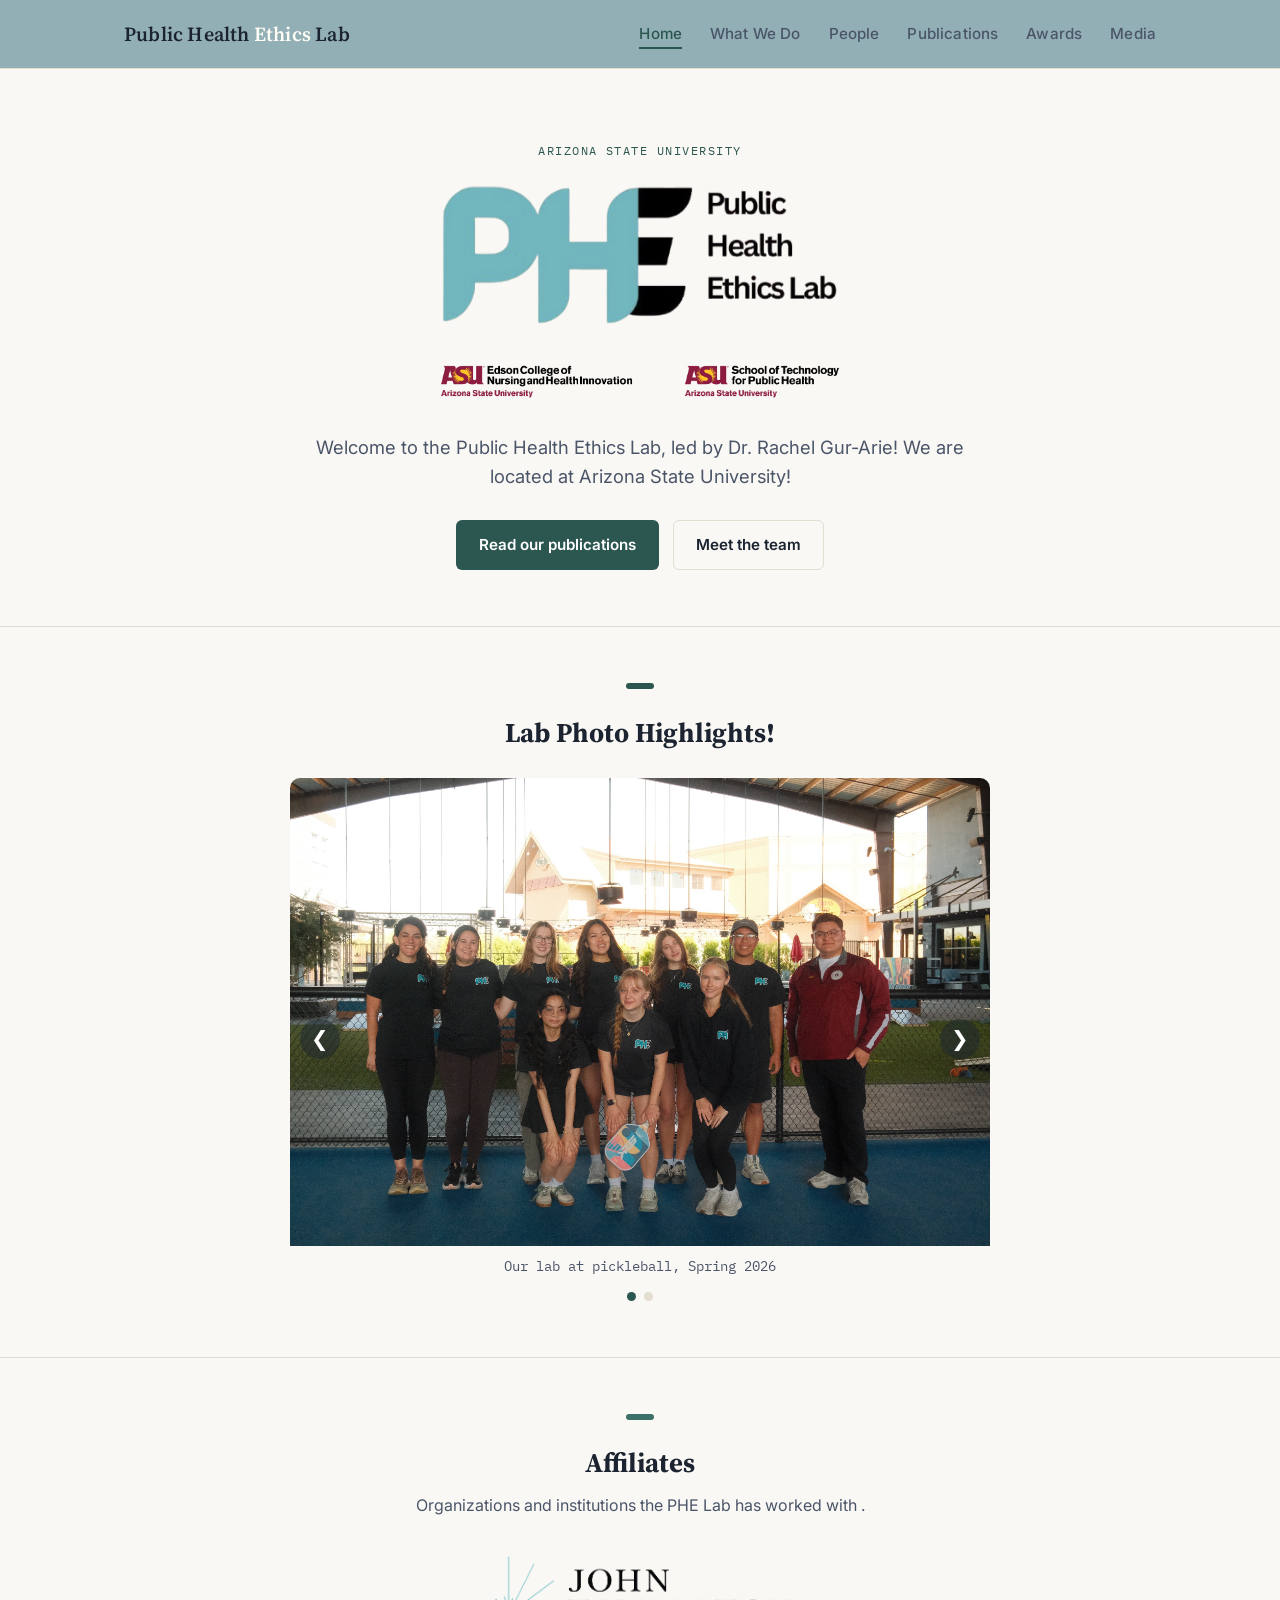
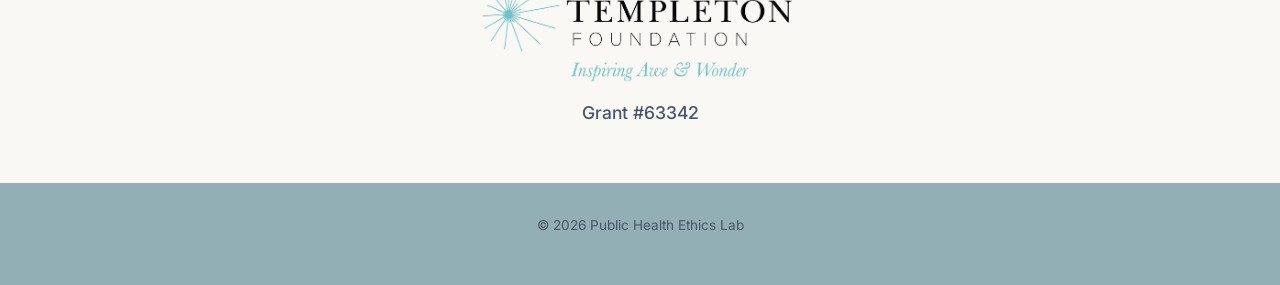
==== index.html @ e9285fd8 "edit logo to be more accurate; added new conference media from insta (oxford)" ====
<!DOCTYPE html>
<html lang="en">
<head>
  <meta charset="UTF-8" />
  <meta name="viewport" content="width=device-width, initial-scale=1.0" />
  <title>Public Health Ethics Lab</title>
  <link rel="preconnect" href="https://fonts.googleapis.com">
  <link href="https://fonts.googleapis.com/css2?family=Source+Serif+4:wght@500;600;700&family=Inter:wght@400;500;600&family=IBM+Plex+Mono:wght@400;500&display=swap" rel="stylesheet">
  <link rel="stylesheet" href="css/style.css" />
  <link rel="icon" type="images/png" href="images/PHELab Logo Browser Tab.png">
</head>
<body>

  <header class="site-header">
    <div class="wrap">
      <div class="brand">Public Health <span>Ethics</span> Lab</div>
      <nav>
        <ul>
          <li><a href="index.html" class="active">Home</a></li>
          <li><a href="what-we-do.html">What We Do</a></li>
          <li><a href="people.html">People</a></li>
          <li><a href="publications.html">Publications</a></li>
          <li><a href="awards.html">Awards</a></li>
          <li><a href="media.html">Media</a></li>
        </ul>
      </nav>
    </div>
  </header>

 <section class="hero">
  <div class="wrap" style="text-align: center;">
    <p class="eyebrow">Arizona State University</p>
    <img src="images/PHELab.png" alt="Public Health Ethics Lab" style="width: 100%; max-width: 400px; height: auto; margin: 4px auto 24px; display: block;">

    <div class="hero-logo-row">
      <img src="images/EDSON Logo.png" alt="Edson College of Nursing and Health Innovation">
      <img src="images/ASU STPH Logo.png" alt="School of Technology for Public Health">
    </div>

    <p class="lede" style="margin-left: auto; margin-right: auto;">
      Welcome to the Public Health Ethics Lab, led by Dr. Rachel Gur-Arie! We are located at Arizona State University!
    </p>
    <div class="hero-actions" style="justify-content: center;">
      <a href="publications.html" class="btn btn-primary">Read our publications</a>
      <a href="people.html" class="btn btn-secondary">Meet the team</a>
    </div>
  </div>
</section>

  <section class="block">
    <div class="wrap">
      <span class="tab amber"></span>
      <h2>Lab Photo Highlights!</h2>

      <div class="carousel">
        <button class="carousel-btn prev" aria-label="Previous photo">&#10094;</button>

        <div class="carousel-track-container">
          <div class="carousel-track">
              <div class="carousel-slide">
                <img src="images/2026 Spring Lab.jpg" alt="Spring 2026">
                <p class="carousel-caption">Our lab at pickleball, Spring 2026</p>
              </div>
              <div class="carousel-slide">
                <img src="images/2025 Fall Lab.jpg" alt="Fall 2025">
                <p class="carousel-caption">Our lab at Lydia's, Fall 2025</p>
              </div>
          </div>
        </div>

        <button class="carousel-btn next" aria-label="Next photo">&#10095;</button>

        <div class="carousel-dots"></div>
      </div>
    </div>
  </section>

  <section class="block">
    <div class="wrap">
      <span class="tab teal"></span>
      <h2>Affiliates</h2>
      <p class="section-note">Organizations and institutions the PHE Lab has worked with .</p>
      <div class="affiliates-grid">

       <div class="affiliate-card">
  <a href="https://www.templeton.org/grant/utilizing-empirical-ethics-to-conceptualize-religion-based-vaccine-hesitancy-in-the-united-states" target="_blank" rel="noopener">
    <img src="images/Templeton Foundation V2.png" alt="John Templeton Foundation" class="affiliate-logo">
  </a>
  <p>Grant #63342</p>
</div>

      </div>
    </div>
  </section>

<footer>
  <div class="wrap">
    <span>&copy; 2026 Public Health Ethics Lab</span>
  </div>
</footer>

<script>
  document.querySelectorAll('.carousel').forEach(function(carousel) {
    const track = carousel.querySelector('.carousel-track');
    const slides = carousel.querySelectorAll('.carousel-slide');
    const prevBtn = carousel.querySelector('.prev');
    const nextBtn = carousel.querySelector('.next');
    const dotsContainer = carousel.querySelector('.carousel-dots');
    let index = 0;

    slides.forEach((_, i) => {
      const dot = document.createElement('button');
      dot.classList.add('carousel-dot');
      if (i === 0) dot.classList.add('active');
      dot.addEventListener('click', () => goToSlide(i));
      dotsContainer.appendChild(dot);
    });
    const dots = dotsContainer.querySelectorAll('.carousel-dot');

    function updateCarousel() {
      track.style.transform = `translateX(-${index * 100}%)`;
      dots.forEach((dot, i) => dot.classList.toggle('active', i === index));
    }

    function goToSlide(i) {
      index = i;
      updateCarousel();
    }

    nextBtn.addEventListener('click', () => {
      index = (index + 1) % slides.length;
      updateCarousel();
    });

    prevBtn.addEventListener('click', () => {
      index = (index - 1 + slides.length) % slides.length;
      updateCarousel();
    });
  });
  </script>

</body>
</html>
---- css/style.css ----
/* =========================================================
   Public Health Ethics Lab — Stylesheet
   Design system: paper background, ink text, teal + amber accents
   ========================================================= */

:root {
  --paper: #faf8f5;
  --paper-raised: #ffffff;
  --ink: #1b2430;
  --ink-soft: #4a5568;
  --teal: #3d7068;
  --teal-dark: #2c5650;
  --amber: #2c5650;
  --line: #e3ddd2;

  --font-display: "Source Serif 4", Georgia, "Times New Roman", serif;
  --font-body: "Inter", -apple-system, BlinkMacSystemFont, "Segoe UI", sans-serif;
  --font-mono: "IBM Plex Mono", "Courier New", monospace;

  --maxw: 1080px;
}

* { box-sizing: border-box; }

@media (prefers-reduced-motion: reduce) {
  *, *::before, *::after {
    animation-duration: 0.01ms !important;
    animation-iteration-count: 1 !important;
    transition-duration: 0.01ms !important;
  }
}

html { scroll-behavior: smooth; }

body {
  margin: 0;
  background: var(--paper);
  color: var(--ink);
  font-family: var(--font-body);
  line-height: 1.6;
  -webkit-font-smoothing: antialiased;
}

a { color: var(--teal-dark); text-decoration: none; }
a:hover { text-decoration: underline; }

a:focus-visible,
button:focus-visible {
  outline: 2px solid var(--teal);
  outline-offset: 3px;
  border-radius: 2px;
}

img { max-width: 100%; display: block; }

.wrap {
  max-width: var(--maxw);
  margin: 0 auto;
  padding: 0 24px;
}

/* ---------- Header / nav ---------- */

.site-header {
  border-bottom: 1px solid var(--line);
  background: #92afb5;
  position: sticky;
  top: 0;
  z-index: 10;
}

.site-header .wrap {
  display: flex;
  align-items: center;
  justify-content: space-between;
  padding-top: 18px;
  padding-bottom: 18px;
  flex-wrap: wrap;
  gap: 12px;
}

.brand {
  font-family: var(--font-display);
  font-size: 1.25rem;
  font-weight: 600;
  color: var(--ink);
  letter-spacing: 0.01em;
}

.brand span {
  color: #fefcf4;
}

nav ul {
  list-style: none;
  display: flex;
  gap: 28px;
  margin: 0;
  padding: 0;
}

nav a {
  font-size: 0.95rem;
  font-weight: 500;
  color: var(--ink-soft);
  letter-spacing: 0.01em;
}

nav a.active,
nav a:hover {
  color: var(--teal-dark);
  text-decoration: none;
  border-bottom: 2px solid var(--amber);
  padding-bottom: 4px;
}

/* ---------- Hero ---------- */

.hero {
  padding: 72px 0 56px;
  border-bottom: 1px solid var(--line);
}

.hero .eyebrow {
  font-family: var(--font-mono);
  font-size: 0.78rem;
  text-transform: uppercase;
  letter-spacing: 0.12em;
  color: var(--teal-dark);
  margin: 0 0 18px;
}

.hero h1 {
  font-family: var(--font-display);
  font-size: clamp(2.1rem, 4vw, 3rem);
  line-height: 1.15;
  margin: 0 0 20px;
  max-width: none;
}

.hero p.lede {
  font-size: 1.15rem;
  color: var(--ink-soft);
  max-width: 56ch;
  margin: 0 0 28px;
}

.hero-actions {
  display: flex;
  gap: 14px;
  flex-wrap: wrap;
}

.hero-logo-row {
  display: flex;
  justify-content: center;
  align-items: center;
  gap: 32px;
  flex-wrap: wrap;
  margin: 0 auto 28px;
}

.hero-logo-row img {
  height: 48px;
  width: auto;
}

@media (max-width: 600px) {
  .hero-logo-row {
    gap: 20px;
  }
  .hero-logo-row img {
    height: 38px;
  }
}

.btn {
  display: inline-block;
  font-family: var(--font-body);
  font-weight: 600;
  font-size: 0.95rem;
  padding: 12px 22px;
  border-radius: 6px;
  border: 1px solid transparent;
  cursor: pointer;
}

.btn-primary {
  background: var(--teal-dark);
  color: #fff;
}
.btn-primary:hover { background: var(--teal); text-decoration: none; }

.btn-secondary {
  background: transparent;
  color: var(--ink);
  border-color: var(--line);
}
.btn-secondary:hover { border-color: var(--teal); text-decoration: none; }

/* ---------- Section scaffolding ---------- */

section.block {
  padding: 56px 0;
  border-bottom: 1px solid var(--line);
  text-align: center;
}

section.block:last-of-type { border-bottom: none; }

.block h2 {
  font-family: var(--font-display);
  font-size: 1.7rem;
  margin: 0 0 8px;
}

.block .section-note {
  color: var(--ink-soft);
  max-width: 60ch;
  margin: 0 auto 36px;
}

/* index-card tab accent, the signature motif */
.tab {
  display: inline-block;
  width: 28px;
  height: 6px;
  border-radius: 3px;
  margin-bottom: 14px;
}
.tab.teal { background: var(--teal); }
.tab.amber { background: var(--amber); }

/* ---------- Focus areas (home) ---------- */

.focus-grid {
  display: grid;
  grid-template-columns: repeat(3, 1fr);
  gap: 20px;
}

.focus-card {
  background: var(--paper-raised);
  border: 1px solid var(--line);
  border-radius: 10px;
  padding: 24px;
}

.focus-card h3 {
  font-family: var(--font-display);
  font-size: 1.1rem;
  margin: 0 0 8px;
}

.focus-card p {
  font-size: 0.95rem;
  color: var(--ink-soft);
  margin: 0;
}

/* ---------- People grid ---------- */

.people-grid {
  display: grid;
  grid-template-columns: repeat(3, 1fr);
  gap: 24px;
}

.pdf-btn {
  display: inline-block;
  margin-top: 10px;
  padding: 8px 16px;
  background: var(--teal);
  color: white;
  border-radius: 4px;
  text-decoration: none;
  font-size: 0.85rem;
}

.pdf-btn:hover {
  opacity: 0.85;
}

.person-card {
  background: var(--paper-raised);
  border: 1px solid var(--line);
  border-radius: 10px;
  overflow: hidden;
  transition: box-shadow 0.18s ease, transform 0.18s ease;
}

.alumni-list {
  max-width: 720px;
  margin: 20px auto 0;
  font-size: 1.1rem;
  color: var(--ink-soft);
  text-align: center;
  line-height: 1.8;
}

.person-card:hover {
  box-shadow: 0 10px 24px -12px rgba(27, 36, 48, 0.25);
  transform: translateY(-2px);
}

.person-photo {
  width: 100%;
  aspect-ratio: 4 / 3;
  background: linear-gradient(135deg, #e3ddd2, #cfd9d6);
  display: flex;
  align-items: center;
  justify-content: center;
  color: var(--ink-soft);
  font-family: var(--font-mono);
  font-size: 0.8rem;
}

.person-body { padding: 18px 20px 22px; }

.person-body .role {
  font-family: var(--font-mono);
  font-size: 0.72rem;
  text-transform: uppercase;
  letter-spacing: 0.08em;
  color: var(--teal-dark);
  margin: 0 0 4px;
}

.person-body h3 {
  font-family: var(--font-display);
  font-size: 1.15rem;
  margin: 0 0 8px;
}

.person-body p.bio {
  font-size: 0.92rem;
  color: var(--ink-soft);
  margin: 0;
}

.person-card.lead {
  grid-column: span 3;
  display: grid;
  grid-template-columns: 380px 1fr;
  min-height: 320px;
}

.person-card.lead .person-photo {
  aspect-ratio: auto;
  height: 100%;
}

.person-card.lead .person-body {
  padding: 36px 40px;
  display: flex;
  flex-direction: column;
  justify-content: center;
}

.person-card.lead .role {
  font-size: 0.8rem;
}

.person-card.lead h3 {
  font-size: 1.6rem;
  margin-bottom: 14px;
}

.person-card.lead p.bio {
  font-size: 1.02rem;
  max-width: 56ch;
}

/* ---------- Group dividers ---------- */

.group-divider {
  grid-column: 1 / -1;
  display: flex;
  align-items: center;
  justify-content: center;
  gap: 14px;
  margin: 8px 0 -4px;
}

.group-divider::before {
  content: "";
  flex: 1;
  height: 1px;
  background: var(--line);
  max-width: 200px;
}

.group-divider h3 {
  font-family: var(--font-mono);
  font-size: 1.1rem;
  text-transform: uppercase;
  letter-spacing: 0.1em;
  color: var(--teal-dark);
  margin: 0;
  white-space: nowrap;
}

.group-divider::after {
  content: "";
  flex: 1;
  height: 1px;
  background: var(--line);
  max-width: 200px;
}

/* ---------- Publications list ---------- */

.pub-list {
  list-style: none;
  margin: 0;
  padding: 0;
  counter-reset: pub;
}

.pub-item {
  counter-increment: pub;
  display: grid;
  grid-template-columns: 1fr;
  gap: 18px;
  padding: 22px 0;
  border-top: 1px solid var(--line);
}

.pub-list .pub-item:first-child {
  border-top: none; }

.pub-title {
  font-family: var(--font-display);
  font-size: 1.08rem;
  margin: 0 0 6px;
  color: var(--ink);
  font-weight: 700;
}

.pub-meta {
  font-size: 0.88rem;
  color: var(--ink-soft);
  margin: 0 0 8px;
}

.pub-tags {
  display: flex;
  gap: 8px;
  flex-wrap: wrap;
  justify-content: center;
}

.pub-tag {
  font-family: var(--font-mono);
  font-size: 0.72rem;
  text-transform: uppercase;
  letter-spacing: 0.06em;
  color: var(--teal-dark);
  background: #eef3f1;
  border-radius: 4px;
  padding: 3px 8px;
}

/* ---------- Media ---------- */

.media-list {
  display: flex;
  flex-direction: column;
  gap: 28px;
}

.media-card {
  display: grid;
  grid-template-columns: 260px 1fr;
  gap: 28px;
  background: var(--paper-raised);
  border: 1px solid var(--line);
  border-radius: 10px;
  overflow: hidden;
}

.media-thumb {
  width: 100%;
  height: 220px;
  background: linear-gradient(135deg, #e3ddd2, #cfd9d6);
  display: flex;
  align-items: center;
  justify-content: center;
  color: var(--ink-soft);
  font-family: var(--font-mono);
  font-size: 0.78rem;
  overflow: hidden;
}

.media-body {
  padding: 22px 26px 22px 0;
  display: flex;
  flex-direction: column;
  justify-content: center;
}

.media-date {
  font-family: var(--font-mono);
  font-size: 0.72rem;
  text-transform: uppercase;
  letter-spacing: 0.08em;
  color: var(--teal-dark);
  margin: 0 0 6px;
}

.media-body h3 {
  font-family: var(--font-display);
  font-size: 1.2rem;
  margin: 0 0 10px;
}

.media-body p.desc {
  font-size: 0.95rem;
  color: var(--ink-soft);
  margin: 0 0 12px;
}

.media-link {
  font-size: 0.9rem;
  font-weight: 600;
}

@media (max-width: 700px) {
  .media-card {
    grid-template-columns: 1fr;
  }
  .media-thumb {
    aspect-ratio: 16 / 9;
    min-height: 0;
  }
  .media-body {
    padding: 22px 26px;
  }
}

.instagram-bar {
  display: inline-flex;
  align-items: center;
  gap: 10px;
  margin-top: 20px;
  padding: 12px 22px;
  background: var(--paper-raised);
  border: 1px solid var(--line);
  border-radius: 30px;
  color: var(--ink);
  font-weight: 600;
  font-size: 0.95rem;
  transition: border-color 0.2s ease, color 0.2s ease;
}

.instagram-bar:hover {
  border-color: var(--teal);
  color: var(--teal-dark);
  text-decoration: none;
}

.instagram-bar svg {
  flex-shrink: 0;
  color: var(--teal-dark);
}

.instagram-grid {
  display: grid;
  grid-template-columns: repeat(3, 1fr);
  gap: 20px;
  margin-top: 24px;
  justify-items: center;
}

.instagram-grid .instagram-media {
  width: 100% !important;
  max-width: 100% !important;
  min-width: 0 !important;
}

@media (max-width: 860px) {
  .instagram-grid {
    grid-template-columns: 1fr;
  }
}

/* ---------- Affiliates ---------- */

.affiliates-grid {
  display: grid;
  grid-template-columns: 1fr;
  gap: 16px;
}

.affiliate-card {
  display: flex;
  flex-direction: column;
  align-items: center;
  gap: 14px;
}

.affiliate-logo {
  width: 100%;
  max-width: 320px;
  height: auto;
}

.affiliate-card p {
  font-size: 1.1rem;
  font-weight: 500;
  color: var(--ink-soft);
  margin: 0;
  text-align: center;
}

@media (max-width: 600px) {
  .affiliates-grid {
    grid-template-columns: 1fr;
  }
}

/* ---------- What We Do page ---------- */

.mission-statement {
  max-width: 720px;
  margin: 0 auto;
  font-size: 1.3rem;
  line-height: 1.5;
  color: var(--ink-soft);
  text-align: center;
}

.approach-grid {
  display: grid;
  grid-template-columns: repeat(2, 1fr);
  gap: 24px;
}

.approach-card {
  background: var(--paper-raised);
  border: 1px solid var(--line);
  border-radius: 10px;
  padding: 28px;
  text-align: left;
}

.approach-card h3 {
  font-family: var(--font-display);
  font-size: 1.15rem;
  margin: 0 0 10px;
}

.approach-card p {
  font-size: 0.95rem;
  color: var(--ink-soft);
  margin: 0;
}

.focus-detail {
  display: grid;
  grid-template-columns: 1fr;
  gap: 14px;
  text-align: center;
  padding: 32px 0;
  border-top: 1px solid var(--line);
}

.focus-detail:first-child {
  border-top: none;
}

.focus-detail h3 {
  font-family: var(--font-display);
  font-size: 1.3rem;
  margin: 0;
}

.focus-detail p {
  font-size: 1rem;
  color: var(--ink-soft);
  margin: 0 auto;
  max-width: 70ch;
}

@media (max-width: 700px) {
  .approach-grid {
    grid-template-columns: 1fr;
  }
}

/* ---------- Awards and Recognitions page ---------- */

.awards-list {
  list-style: none;
  margin: 0;
  padding: 0;
  counter-reset: pub;
}

.awards-item {
  counter-increment: pub;
  display: grid;
  grid-template-columns: 1fr;
  gap: 8px;
  padding: 14px 0;
  border-top: 1px solid var(--line);
}

.awards-item:first-child {
  border-top: none;
  padding-top: 0;
}



.awards-title {
  font-family: var(--font-display);
  font-size: 1.08rem;
  margin: 0;
  color: var(--ink);
  font-weight: 700;
}

.awards-desc {
  font-size: 0.88rem;
  color: var(--ink-soft);
  margin: 0 0 8px;
}

.awards-meta {
  font-size: 0.88rem;
  color: var(--ink-soft);
  margin: 0 0 8px;
}

/* ---------- Footer ---------- */

footer {
  padding: 32px 0 48px;
  font-size: 0.85rem;
  color: var(--ink-soft);
  background: #92afb5;
}

footer .wrap {
  display: flex;
  flex-direction: column;
  justify-content: center;
  align-items: center;
  flex-wrap: wrap;
  gap: 16px;
}

footer .logo-row {
  display: flex;
  align-items: center;
  gap: 24px;
}

/* ---------- Responsive ---------- */

@media (max-width: 860px) {
  .focus-grid,
  .people-grid {
    grid-template-columns: 1fr;
  }
  .person-card.lead {
    grid-column: span 1;
    grid-template-columns: 1fr;
  }
  .contact-grid {
    grid-template-columns: 1fr;
  }
  nav ul { gap: 18px; flex-wrap: wrap; }
}

@media (max-width: 480px) {
  .hero { padding: 48px 0 40px; }
  section.block { padding: 40px 0; }
}

/* ---------- Carousel ---------- */

.carousel {
  position: relative;
  max-width: 700px;
  margin: 24px auto 0;
}

.carousel-track-container {
  overflow: hidden;
  border-radius: 10px;
}

.carousel-track {
  display: flex;
  transition: transform 0.4s ease-in-out;
}

.carousel-slide {
  min-width: 100%;
  height: auto;
  display: block;
}

.carousel-slide img {
  width: 100%;
  height: auto;
  display: block;
}

.carousel-caption {
  font-family: var(--font-mono);
  font-size: 0.85rem;
  color: var(--ink-soft);
  text-align: center;
  margin: 10px 0 0;
  padding: 0 8px;
}

.carousel-btn {
  position: absolute;
  top: 50%;
  transform: translateY(-50%);
  background: rgba(27, 36, 48, 0.5);
  color: #fff;
  border: none;
  font-size: 1.3rem;
  width: 40px;
  height: 40px;
  border-radius: 50%;
  cursor: pointer;
  z-index: 2;
  display: flex;
  align-items: center;
  justify-content: center;
  transition: background 0.2s ease;
}

.carousel-btn:hover {
  background: var(--teal-dark);
}

.carousel-btn.prev { left: 10px; }
.carousel-btn.next { right: 10px; }

.carousel-dots {
  display: flex;
  justify-content: center;
  gap: 8px;
  margin-top: 14px;
}

.carousel-dot {
  width: 9px;
  height: 9px;
  border-radius: 50%;
  background: var(--line);
  cursor: pointer;
  border: none;
  padding: 0;
}

.carousel-dot.active {
  background: var(--amber);
}
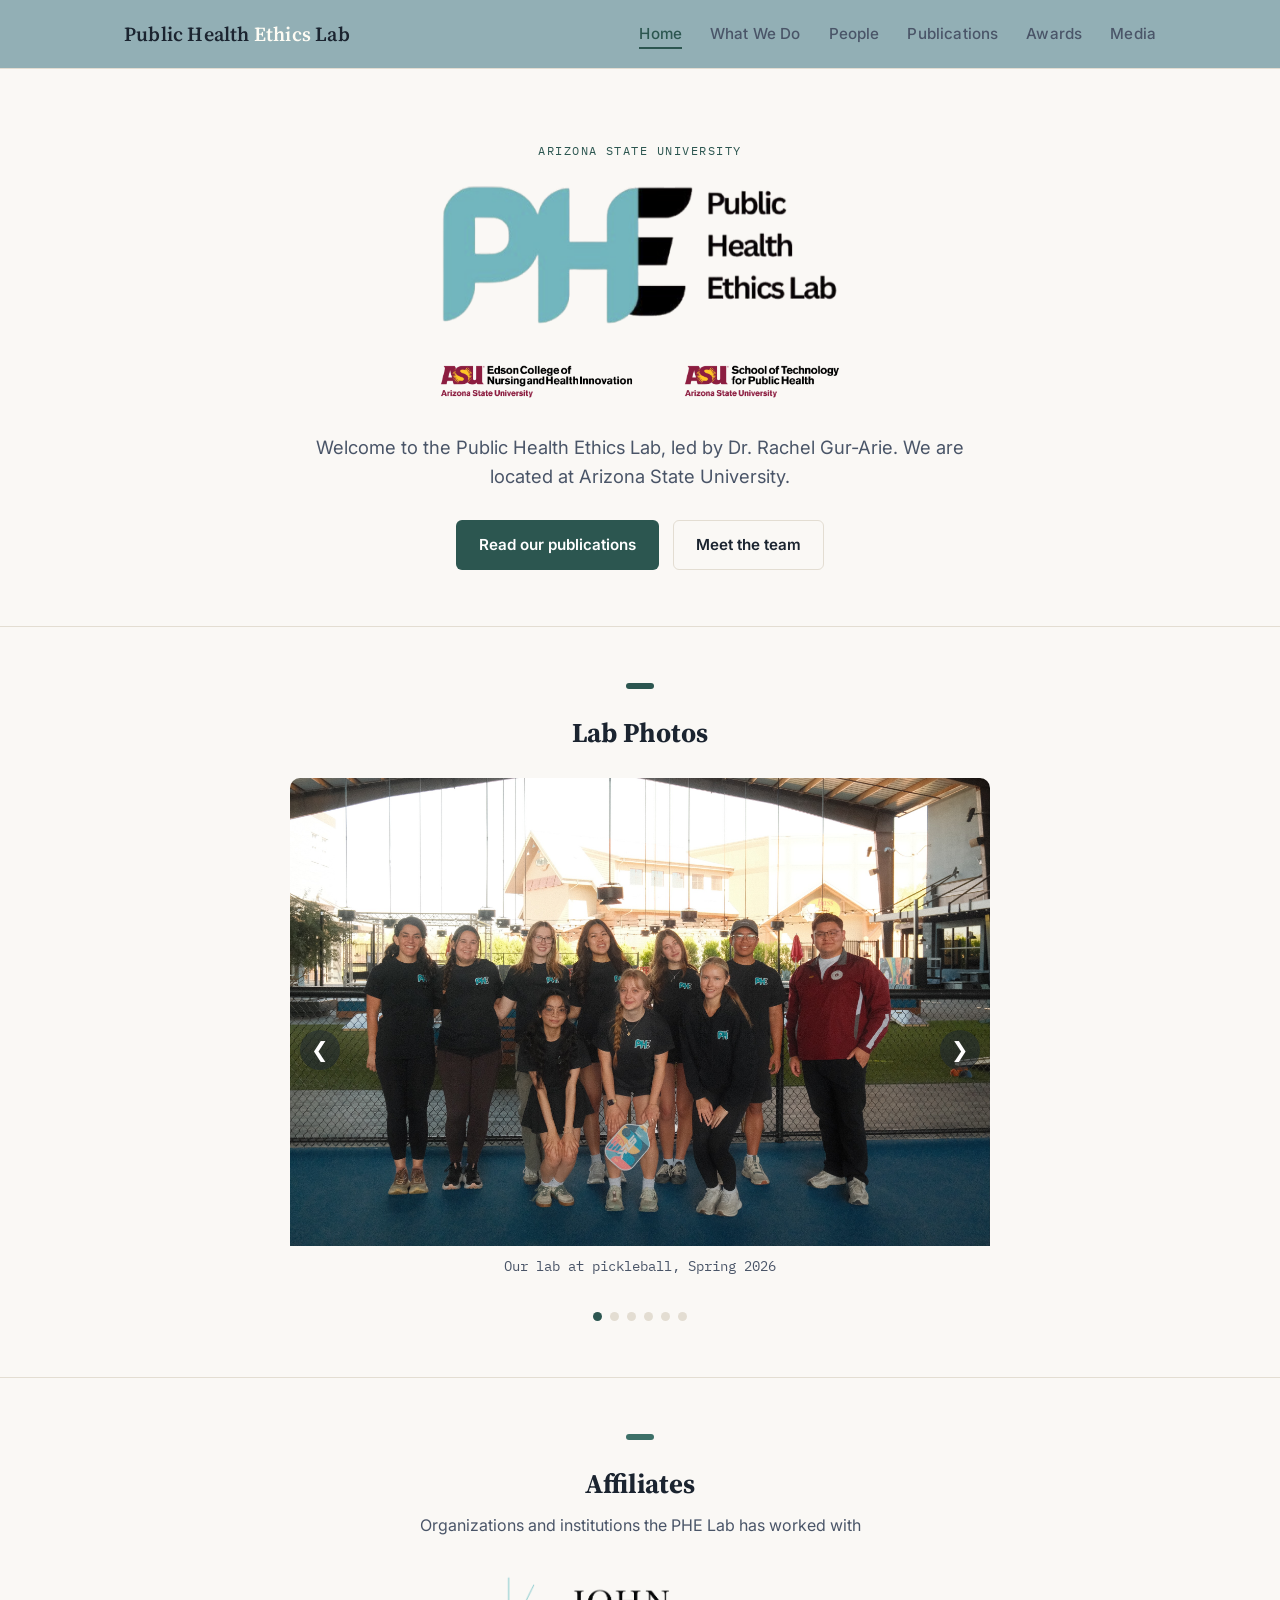
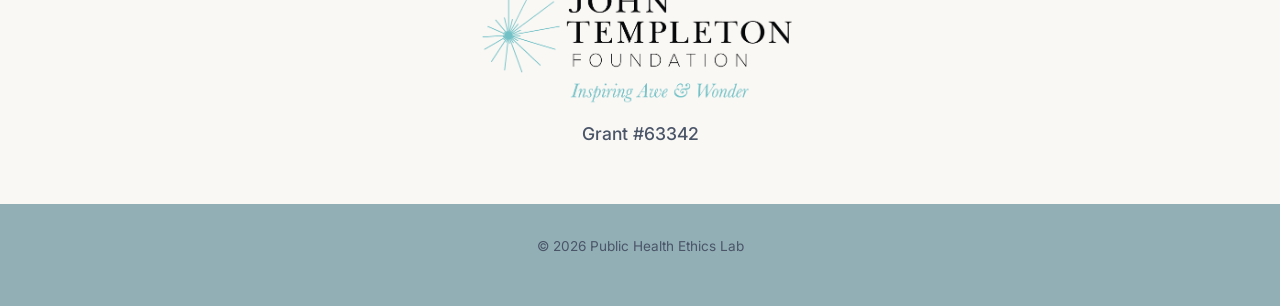
==== commit 4fab5845: "added new photos to carousel; deleted exclamations; fixed formatting; added new media posts" ====
--- a/index.html
+++ b/index.html
@@ -38,7 +38,7 @@
     </div>
 
     <p class="lede" style="margin-left: auto; margin-right: auto;">
-      Welcome to the Public Health Ethics Lab, led by Dr. Rachel Gur-Arie! We are located at Arizona State University!
+      Welcome to the Public Health Ethics Lab, led by Dr. Rachel Gur-Arie. We are located at Arizona State University.
     </p>
     <div class="hero-actions" style="justify-content: center;">
       <a href="publications.html" class="btn btn-primary">Read our publications</a>
@@ -50,7 +50,7 @@
   <section class="block">
     <div class="wrap">
       <span class="tab amber"></span>
-      <h2>Lab Photo Highlights!</h2>
+      <h2>Lab Photos</h2>
 
       <div class="carousel">
         <button class="carousel-btn prev" aria-label="Previous photo">&#10094;</button>
@@ -62,8 +62,24 @@
                 <p class="carousel-caption">Our lab at pickleball, Spring 2026</p>
               </div>
               <div class="carousel-slide">
+                <img src="images/2026 SBM Emily.jpg" alt="2026 SBM Emily">
+                <p class="carousel-caption">Emily wearing PHE Lab merch in front of "The Bean" for SBM's 2026 Conference, Spring 2026</p>
+              </div>
+              <div class="carousel-slide">
+                <img src="images/2026 Lily.jpg" alt="2026 Lily HOPE Intern">
+                <p class="carousel-caption">Lily presenting her research as a Maricopa County Public Health HOPE Division Intern, Spring 2026</p>
+              </div>
+              <div class="carousel-slide">
                 <img src="images/2025 Fall Lab.jpg" alt="Fall 2025">
                 <p class="carousel-caption">Our lab at Lydia's, Fall 2025</p>
+              </div>
+              <div class="carousel-slide">
+                <img src="images/2025 NOAH.jpg" alt="2025 NOAH">
+                <p class="carousel-caption">Ryan, Lila and Amy volunteering together at NOAH, Fall 2025</p>
+              </div>
+              <div class="carousel-slide">
+                <img src="images/2025 First Fall.jpg" alt="2025 First Fall Meeting">
+                <p class="carousel-caption">First meeting of the 2025-26 academic year, Fall 2025</p>
               </div>
           </div>
         </div>
@@ -79,7 +95,7 @@
     <div class="wrap">
       <span class="tab teal"></span>
       <h2>Affiliates</h2>
-      <p class="section-note">Organizations and institutions the PHE Lab has worked with .</p>
+      <p class="section-note">Organizations and institutions the PHE Lab has worked with</p>
       <div class="affiliates-grid">
 
        <div class="affiliate-card">
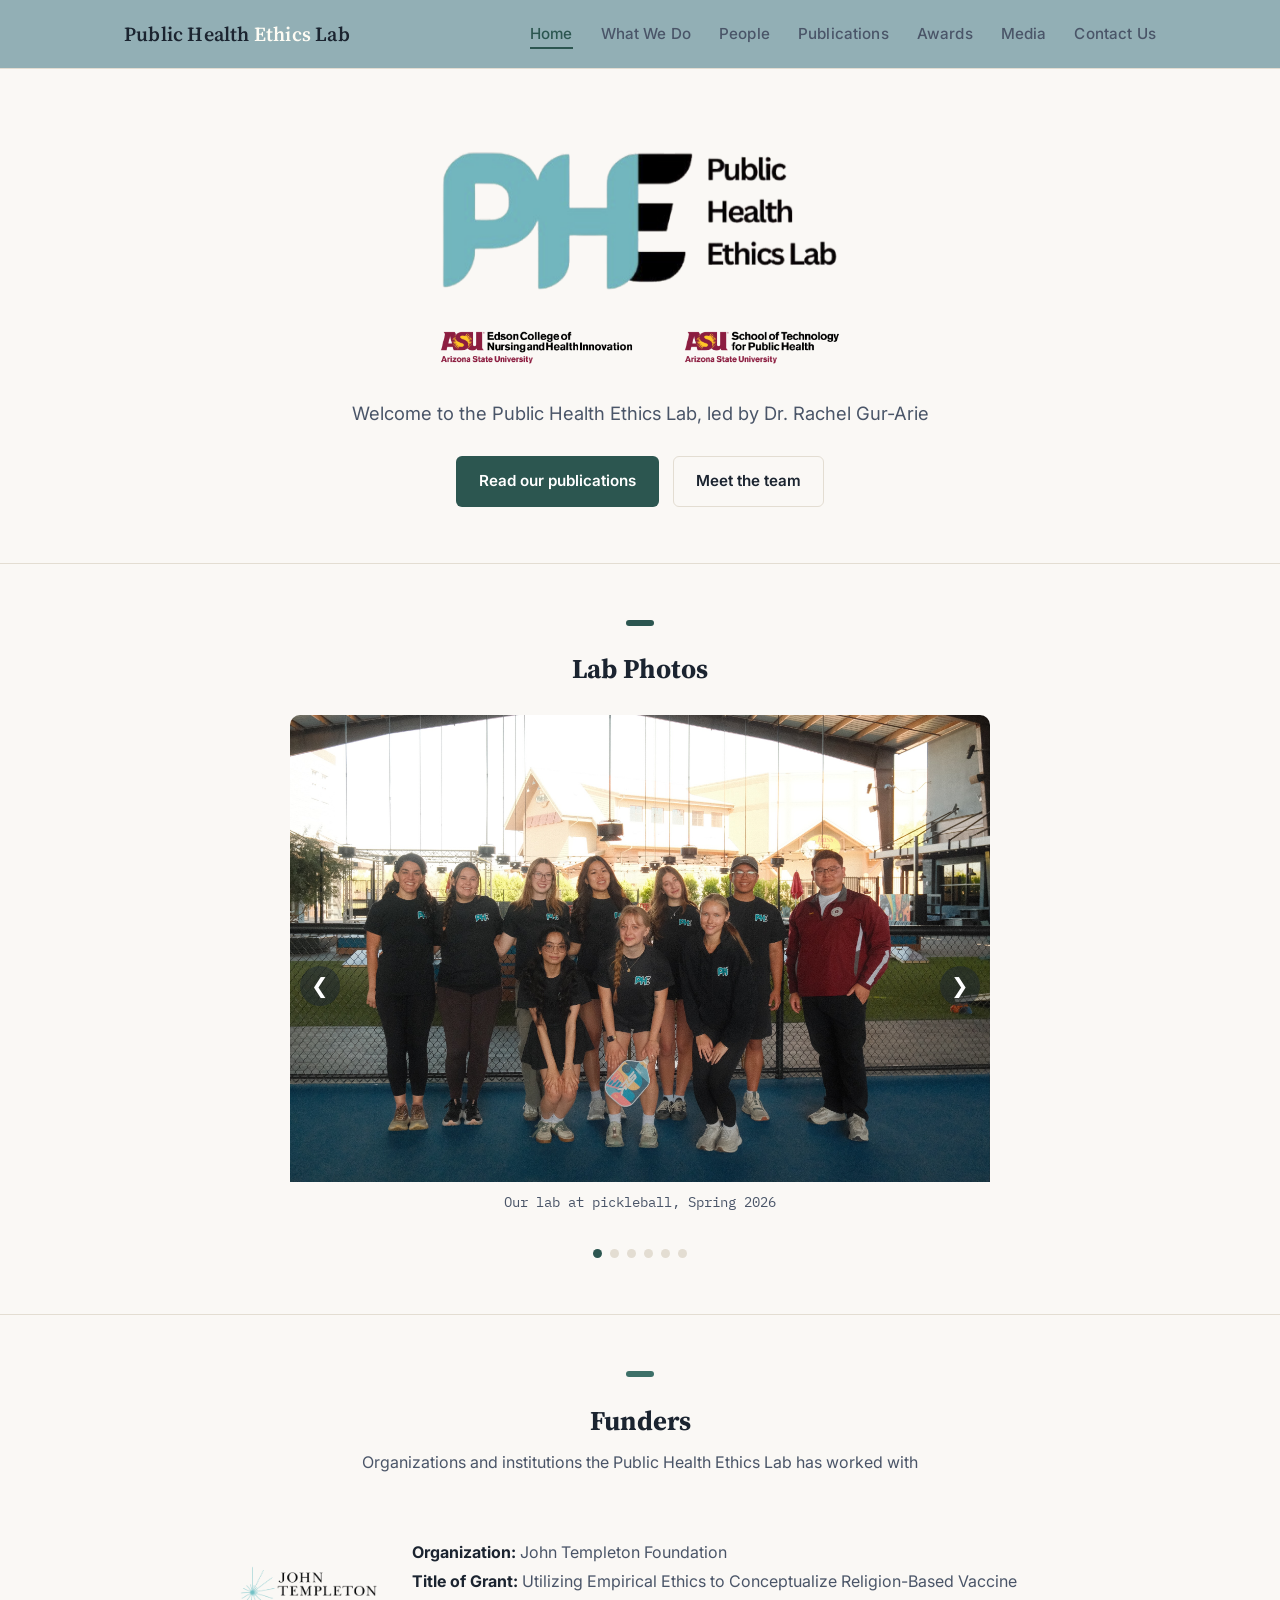
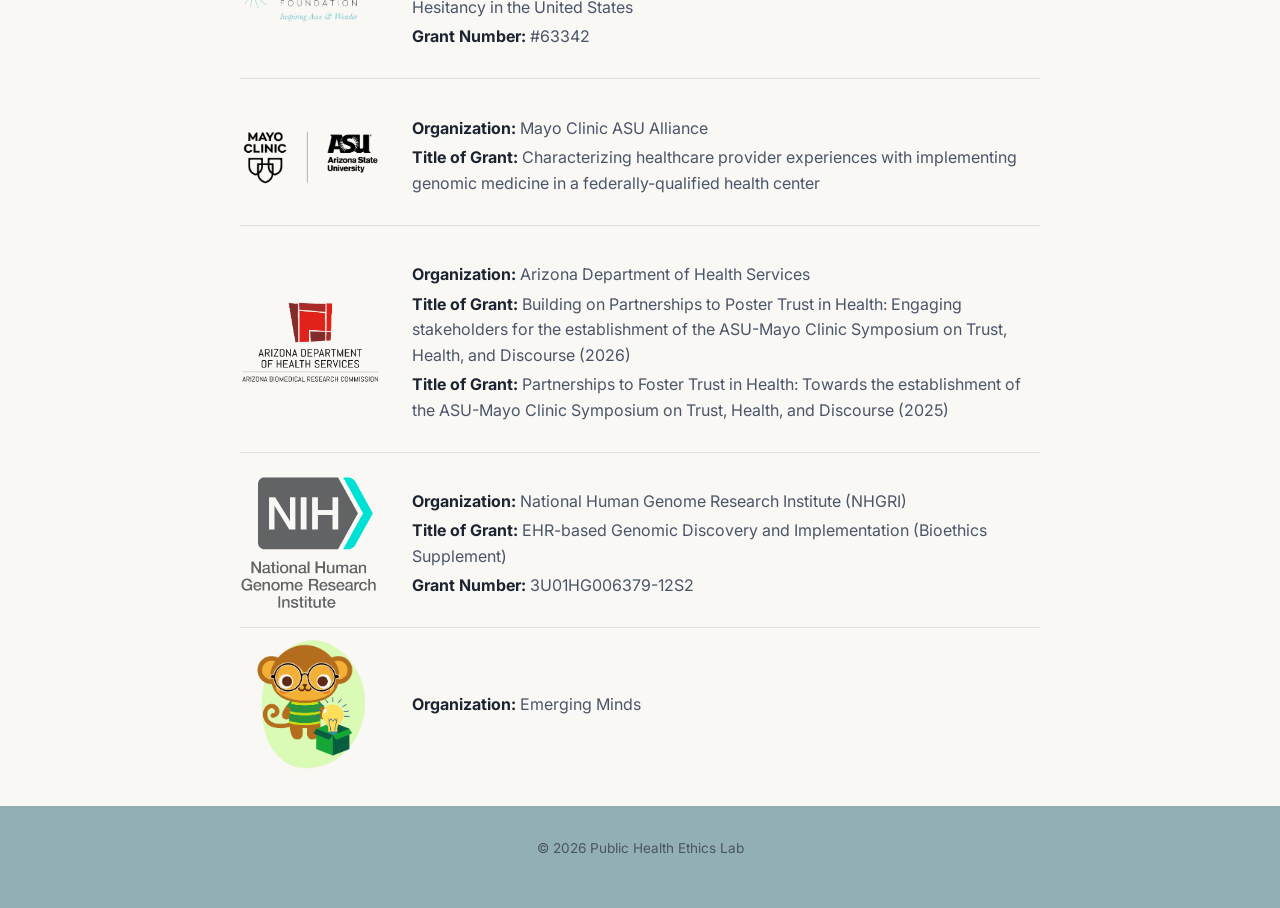
==== commit 9494c21c: "re-instated contact page; updated bust shots for lab members; edited affiliates tab to funder; tweak" ====
--- a/index.html
+++ b/index.html
@@ -22,6 +22,7 @@
           <li><a href="publications.html">Publications</a></li>
           <li><a href="awards.html">Awards</a></li>
           <li><a href="media.html">Media</a></li>
+          <li><a href="contact.html">Contact Us</a></li>
         </ul>
       </nav>
     </div>
@@ -29,7 +30,6 @@
 
  <section class="hero">
   <div class="wrap" style="text-align: center;">
-    <p class="eyebrow">Arizona State University</p>
     <img src="images/PHELab.png" alt="Public Health Ethics Lab" style="width: 100%; max-width: 400px; height: auto; margin: 4px auto 24px; display: block;">
 
     <div class="hero-logo-row">
@@ -38,7 +38,7 @@
     </div>
 
     <p class="lede" style="margin-left: auto; margin-right: auto;">
-      Welcome to the Public Health Ethics Lab, led by Dr. Rachel Gur-Arie. We are located at Arizona State University.
+      Welcome to the Public Health Ethics Lab, led by Dr. Rachel Gur-Arie
     </p>
     <div class="hero-actions" style="justify-content: center;">
       <a href="publications.html" class="btn btn-primary">Read our publications</a>
@@ -94,15 +94,72 @@
   <section class="block">
     <div class="wrap">
       <span class="tab teal"></span>
-      <h2>Affiliates</h2>
-      <p class="section-note">Organizations and institutions the PHE Lab has worked with</p>
+      <h2>Funders</h2>
+      <p class="section-note">Organizations and institutions the Public Health Ethics Lab has worked with</p>
       <div class="affiliates-grid">
 
-       <div class="affiliate-card">
-  <a href="https://www.templeton.org/grant/utilizing-empirical-ethics-to-conceptualize-religion-based-vaccine-hesitancy-in-the-united-states" target="_blank" rel="noopener">
-    <img src="images/Templeton Foundation V2.png" alt="John Templeton Foundation" class="affiliate-logo">
-  </a>
-  <p>Grant #63342</p>
+<div class="affiliates-list">
+
+  <div class="affiliate-row">
+    <div class="logo-box">
+      <a href="https://www.templeton.org/grant/utilizing-empirical-ethics-to-conceptualize-religion-based-vaccine-hesitancy-in-the-united-states" target="_blank" rel="noopener">
+        <img src="images/Templeton Foundation V2.png" alt="John Templeton Foundation" class="affiliate-logo">
+      </a>
+    </div>
+    <div class="affiliate-info">
+      <p><strong>Organization:</strong> John Templeton Foundation</p>
+      <p><strong>Title of Grant:</strong> Utilizing Empirical Ethics to Conceptualize Religion-Based Vaccine Hesitancy in the United States</p>
+      <p><strong>Grant Number:</strong> #63342</p>
+    </div>
+  </div>
+
+  <div class="affiliate-row">
+    <div class="logo-box">
+      <img src="images/Mayo Clinic.png" alt="Mayo Clinic-ASU" class="affiliate-logo">
+    </div>
+    <div class="affiliate-info">
+      <p><strong>Organization:</strong> Mayo Clinic ASU Alliance</p>
+      <p><strong>Title of Grant:</strong> Characterizing healthcare provider experiences with implementing genomic medicine in a federally-qualified health center</p>
+    </div>
+  </div>
+
+  <div class="affiliate-row">
+    <div class="logo-box">
+      <img src="images/AZDHS.png" alt="AZDHS" class="affiliate-logo">
+    </div>
+    <div class="affiliate-info">
+      <p><strong>Organization:</strong> Arizona Department of Health Services</p>
+      <p><strong>Title of Grant:</strong> Building on Partnerships to Poster Trust in Health: Engaging stakeholders for the establishment of the ASU-Mayo Clinic Symposium on Trust, Health, and Discourse (2026)</p>
+      <p><strong>Title of Grant:</strong> Partnerships to Foster Trust in Health: Towards the establishment of the ASU-Mayo Clinic Symposium on Trust, Health, and Discourse (2025)</p>
+    </div>
+  </div>
+
+  <div class="affiliate-row">
+    <div class="logo-box">
+      <a href="https://reporter.nih.gov/search/4sR0zUejHEi7jAs4mGUlGg/project-details/10786522" target="_blank" rel="noopener">
+        <img src="images/NHGRI.png" alt="NHGRI" class="affiliate-logo">
+      </a>
+    </div>
+    <div class="affiliate-info">
+      <p><strong>Organization:</strong> National Human Genome Research Institute (NHGRI)</p>
+      <p><strong>Title of Grant:</strong> EHR-based Genomic Discovery and Implementation (Bioethics Supplement)</p>
+      <p><strong>Grant Number:</strong> 3U01HG006379-12S2</p>
+    </div>
+  </div>
+
+  <div class="affiliate-row">
+    <div class="logo-box">
+      <a href="https://www.emergingmindslab.org/" target="_blank" rel="noopener">
+        <img src="images/Emerging Minds.png" alt="Emerging Minds" class="affiliate-logo">
+      </a>
+    </div>
+    <div class="affiliate-info">
+      <p><strong>Organization:</strong> Emerging Minds</p>
+    </div>
+  </div>
+
+</div>
+
 </div>
 
       </div>
--- a/css/style.css
+++ b/css/style.css
@@ -586,37 +586,57 @@
 
 /* ---------- Affiliates ---------- */
 
-.affiliates-grid {
-  display: grid;
-  grid-template-columns: 1fr;
-  gap: 16px;
-}
-
-.affiliate-card {
+.affiliates-list {
   display: flex;
   flex-direction: column;
-  align-items: center;
-  gap: 14px;
+  gap: 32px;
+  max-width: 800px;
+  margin: 0 auto;
+  padding-top: 24px;
+}
+
+.affiliate-row {
+  display: flex;
+  align-items: center;
+  gap: 32px;
+  border-bottom: 1px solid #e0e0e0;
+  padding-bottom: 24px;
+}
+
+.affiliate-row:last-child {
+  border-bottom: none;
+  padding-bottom: 0;
+}
+
+.logo-box {
+  width: 140px;
+  height: 90px;
+  display: flex;
+  align-items: center;
+  justify-content: center;
+  flex-shrink: 0;
 }
 
 .affiliate-logo {
-  width: 100%;
-  max-width: 320px;
-  height: auto;
-}
-
-.affiliate-card p {
-  font-size: 1.1rem;
-  font-weight: 500;
-  color: var(--ink-soft);
-  margin: 0;
-  text-align: center;
-}
-
-@media (max-width: 600px) {
-  .affiliates-grid {
-    grid-template-columns: 1fr;
-  }
+  max-width: 100%;
+  max-height: 100%;
+  object-fit: contain;
+  display: block;
+}
+
+.affiliate-info {
+  text-align: left;
+}
+
+.affiliate-info p {
+  margin: 4px 0;
+  font-size: 1rem;
+  color: var(--ink-soft);
+  text-align: left;
+}
+
+.affiliate-info strong {
+  color: var(--ink, #222);
 }
 
 /* ---------- What We Do page ---------- */
@@ -863,4 +883,65 @@
 
 .carousel-dot.active {
   background: var(--amber);
+}
+
+/* ---------- Contact ---------- */
+
+.contact-container {
+  display: flex;
+  gap: 48px;
+  align-items: stretch;
+  flex-wrap: wrap;
+}
+
+.contact-info {
+  flex: 1 1 320px;
+  display: flex;
+  flex-direction: column;
+  gap: 28px;
+}
+
+.contact-card h3 {
+  margin: 0 0 4px 0;
+  font-size: 1.2rem;
+  color: var(--ink, #222);
+}
+
+.contact-role {
+  font-weight: 500;
+  color: var(--ink-soft);
+  margin: 0 0 10px 0;
+}
+
+.contact-card p {
+  margin: 4px 0;
+  color: var(--ink-soft);
+  line-height: 1.5;
+}
+
+.contact-card a {
+  color: var(--ink-soft);
+  text-decoration: underline;
+}
+
+.contact-map {
+  flex: 1 1 400px;
+  border-radius: 8px;
+  overflow: hidden;
+}
+
+.contact-map iframe {
+  display: block;
+  width: 100%;
+  height: 100%;
+}
+
+@media (max-width: 768px) {
+  .contact-container {
+    flex-direction: column;
+  }
+}
+
+.instagram-bar {
+  margin-top: 8px;   /* CHANGED from 20px */
 }
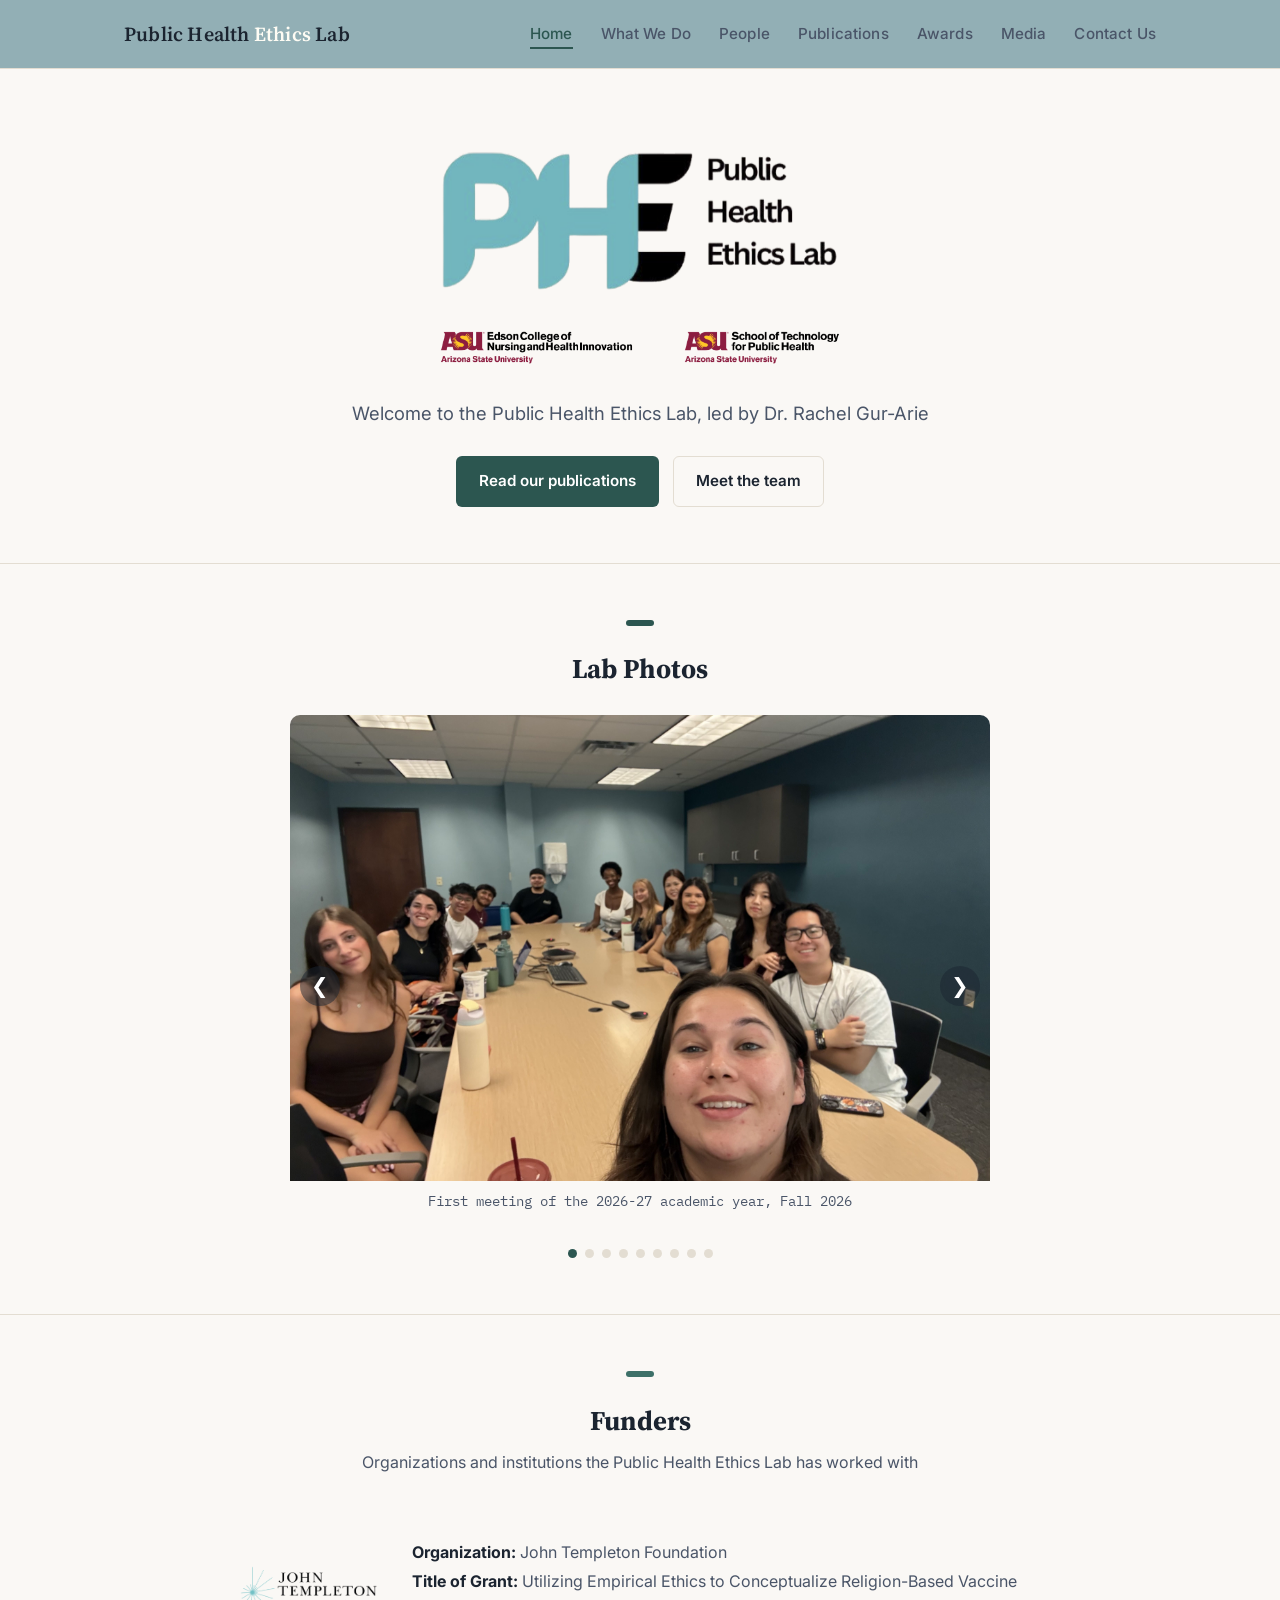
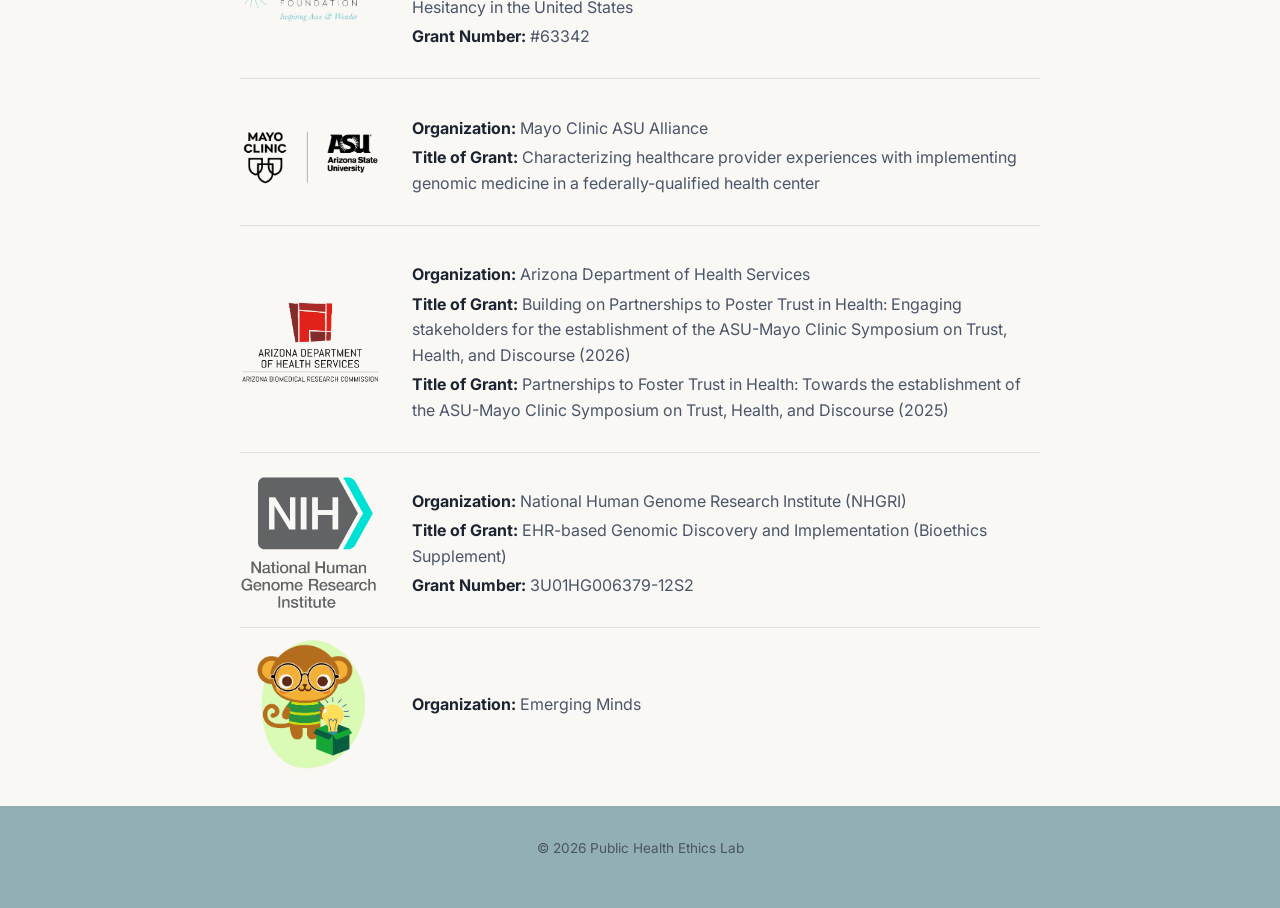
==== commit aaa0f832: "added more photos to carousel; edited what we do page to include some photos (will need update for s" ====
--- a/index.html
+++ b/index.html
@@ -58,6 +58,10 @@
         <div class="carousel-track-container">
           <div class="carousel-track">
               <div class="carousel-slide">
+                <img src="images/2026 Fall.jpg" alt="Fall 2026">
+                <p class="carousel-caption">First meeting of the 2026-27 academic year, Fall 2026</p>
+              </div>
+              <div class="carousel-slide">
                 <img src="images/2026 Spring Lab.jpg" alt="Spring 2026">
                 <p class="carousel-caption">Our lab at pickleball, Spring 2026</p>
               </div>
@@ -68,6 +72,14 @@
               <div class="carousel-slide">
                 <img src="images/2026 Lily.jpg" alt="2026 Lily HOPE Intern">
                 <p class="carousel-caption">Lily presenting her research as a Maricopa County Public Health HOPE Division Intern, Spring 2026</p>
+              </div>
+              <div class="carousel-slide">
+                <img src="images/FMSC.jpg" alt="PHE Lab FMSC Volunteering Event">
+                <p class="carousel-caption">Members of the Public Health Ethics Lab volunteer at Feed My Starving Children, Spring 2026</p>
+              </div>
+              <div class="carousel-slide">
+                <img src="images/Jenny.jpg" alt="Jenny Presentation">
+                <p class="carousel-caption">Jenny presenting her research project ideas to the lab, Spring 2026</p>
               </div>
               <div class="carousel-slide">
                 <img src="images/2025 Fall Lab.jpg" alt="Fall 2025">
--- a/css/style.css
+++ b/css/style.css
@@ -704,6 +704,27 @@
 
 @media (max-width: 700px) {
   .approach-grid {
+    grid-template-columns: 1fr;
+  }
+}
+
+.progress-photos {
+  display: grid;
+  grid-template-columns: repeat(2, 1fr);
+  gap: 24px;
+  margin-top: 24px;
+}
+
+.progress-photos img {
+  width: 100%;
+  height: 260px;
+  object-fit: cover;
+  border-radius: 10px;
+  border: 1px solid var(--line);
+}
+
+@media (max-width: 700px) {
+  .progress-photos {
     grid-template-columns: 1fr;
   }
 }
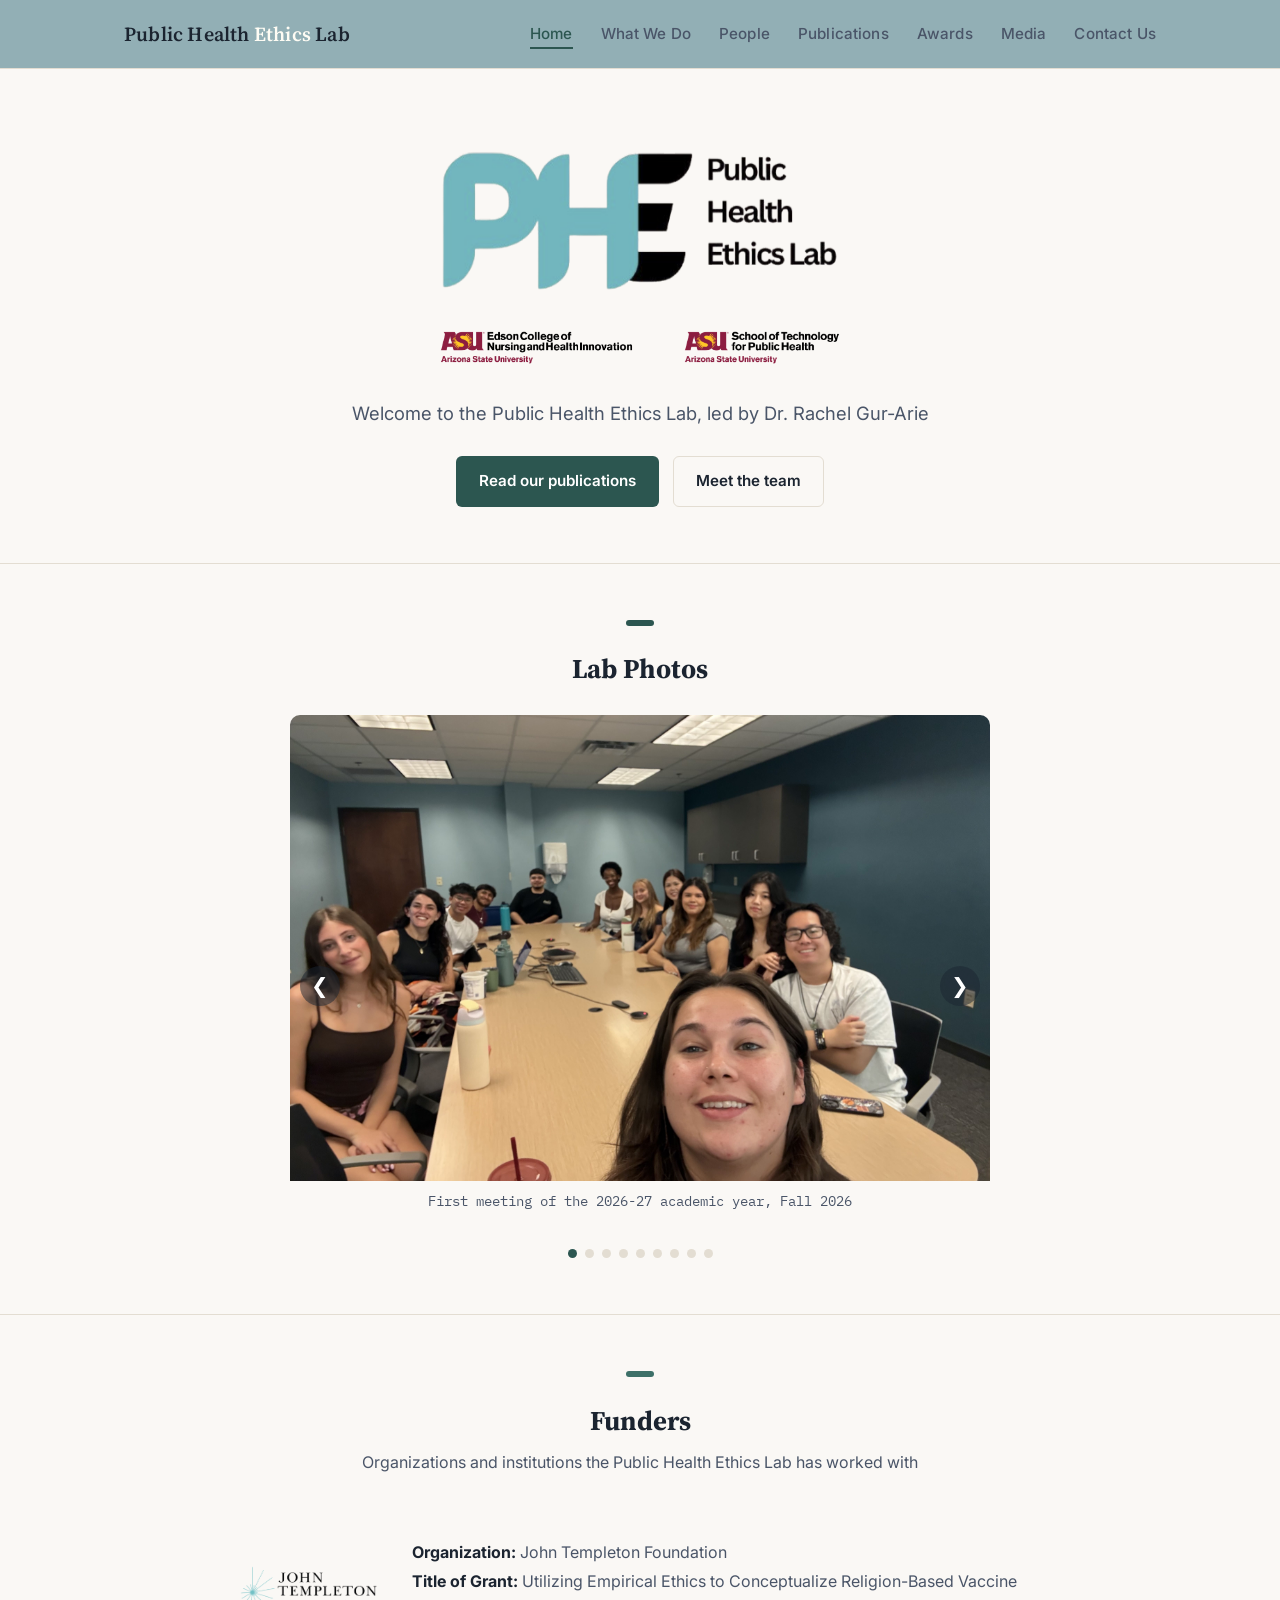
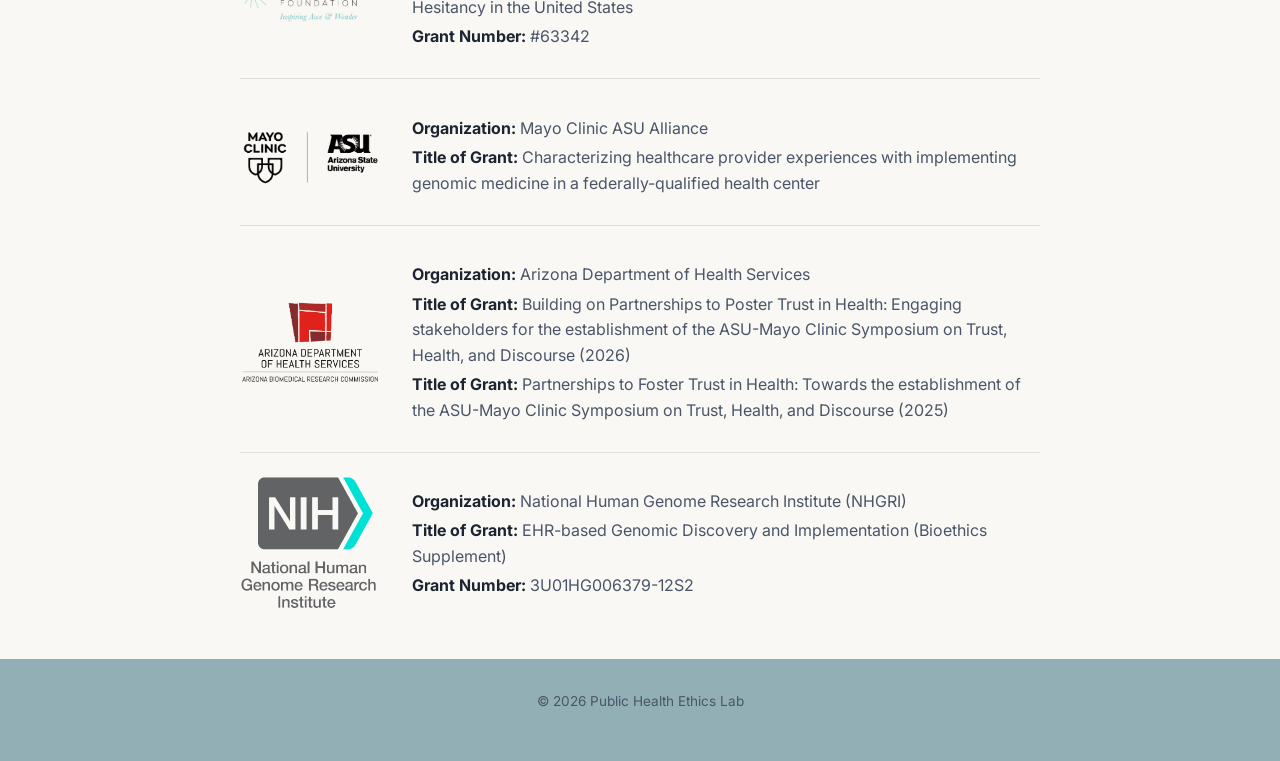
==== commit 05d1f406: "updated lab member photos; edited alumni list; reformmated page titles; changed css format for alumn" ====
--- a/index.html
+++ b/index.html
@@ -159,17 +159,6 @@
     </div>
   </div>
 
-  <div class="affiliate-row">
-    <div class="logo-box">
-      <a href="https://www.emergingmindslab.org/" target="_blank" rel="noopener">
-        <img src="images/Emerging Minds.png" alt="Emerging Minds" class="affiliate-logo">
-      </a>
-    </div>
-    <div class="affiliate-info">
-      <p><strong>Organization:</strong> Emerging Minds</p>
-    </div>
-  </div>
-
 </div>
 
 </div>
--- a/css/style.css
+++ b/css/style.css
@@ -1,8 +1,3 @@
-/* =========================================================
-   Public Health Ethics Lab — Stylesheet
-   Design system: paper background, ink text, teal + amber accents
-   ========================================================= */
-
 :root {
   --paper: #faf8f5;
   --paper-raised: #ffffff;
@@ -220,7 +215,6 @@
   margin: 0 auto 36px;
 }
 
-/* index-card tab accent, the signature motif */
 .tab {
   display: inline-block;
   width: 28px;
@@ -290,9 +284,21 @@
 }
 
 .alumni-list {
+  grid-column: 1 / -1;
   max-width: 720px;
   margin: 20px auto 0;
+  font-family: var(--font-display);
   font-size: 1.1rem;
+  color: var(--ink);
+  text-align: center;
+  line-height: 1.2;
+}
+
+.alumni-desc {
+  grid-column: 1 / -1;
+  max-width: 720px;
+  margin: -10px auto 0;
+  font-size: 0.88rem;
   color: var(--ink-soft);
   text-align: center;
   line-height: 1.8;
@@ -406,6 +412,18 @@
   height: 1px;
   background: var(--line);
   max-width: 200px;
+}
+
+.grad-researchers-row {
+  grid-column: 1 / -1;
+  display: flex;
+  justify-content: center;
+  gap: 24px;
+  flex-wrap: wrap;
+}
+
+.grad-researchers-row .person-card {
+  flex: 0 1 320px;
 }
 
 /* ---------- Publications list ---------- */
@@ -751,8 +769,6 @@
   border-top: none;
   padding-top: 0;
 }
-
-
 
 .awards-title {
   font-family: var(--font-display);
@@ -964,5 +980,5 @@
 }
 
 .instagram-bar {
-  margin-top: 8px;   /* CHANGED from 20px */
+  margin-top: 8px;
 }
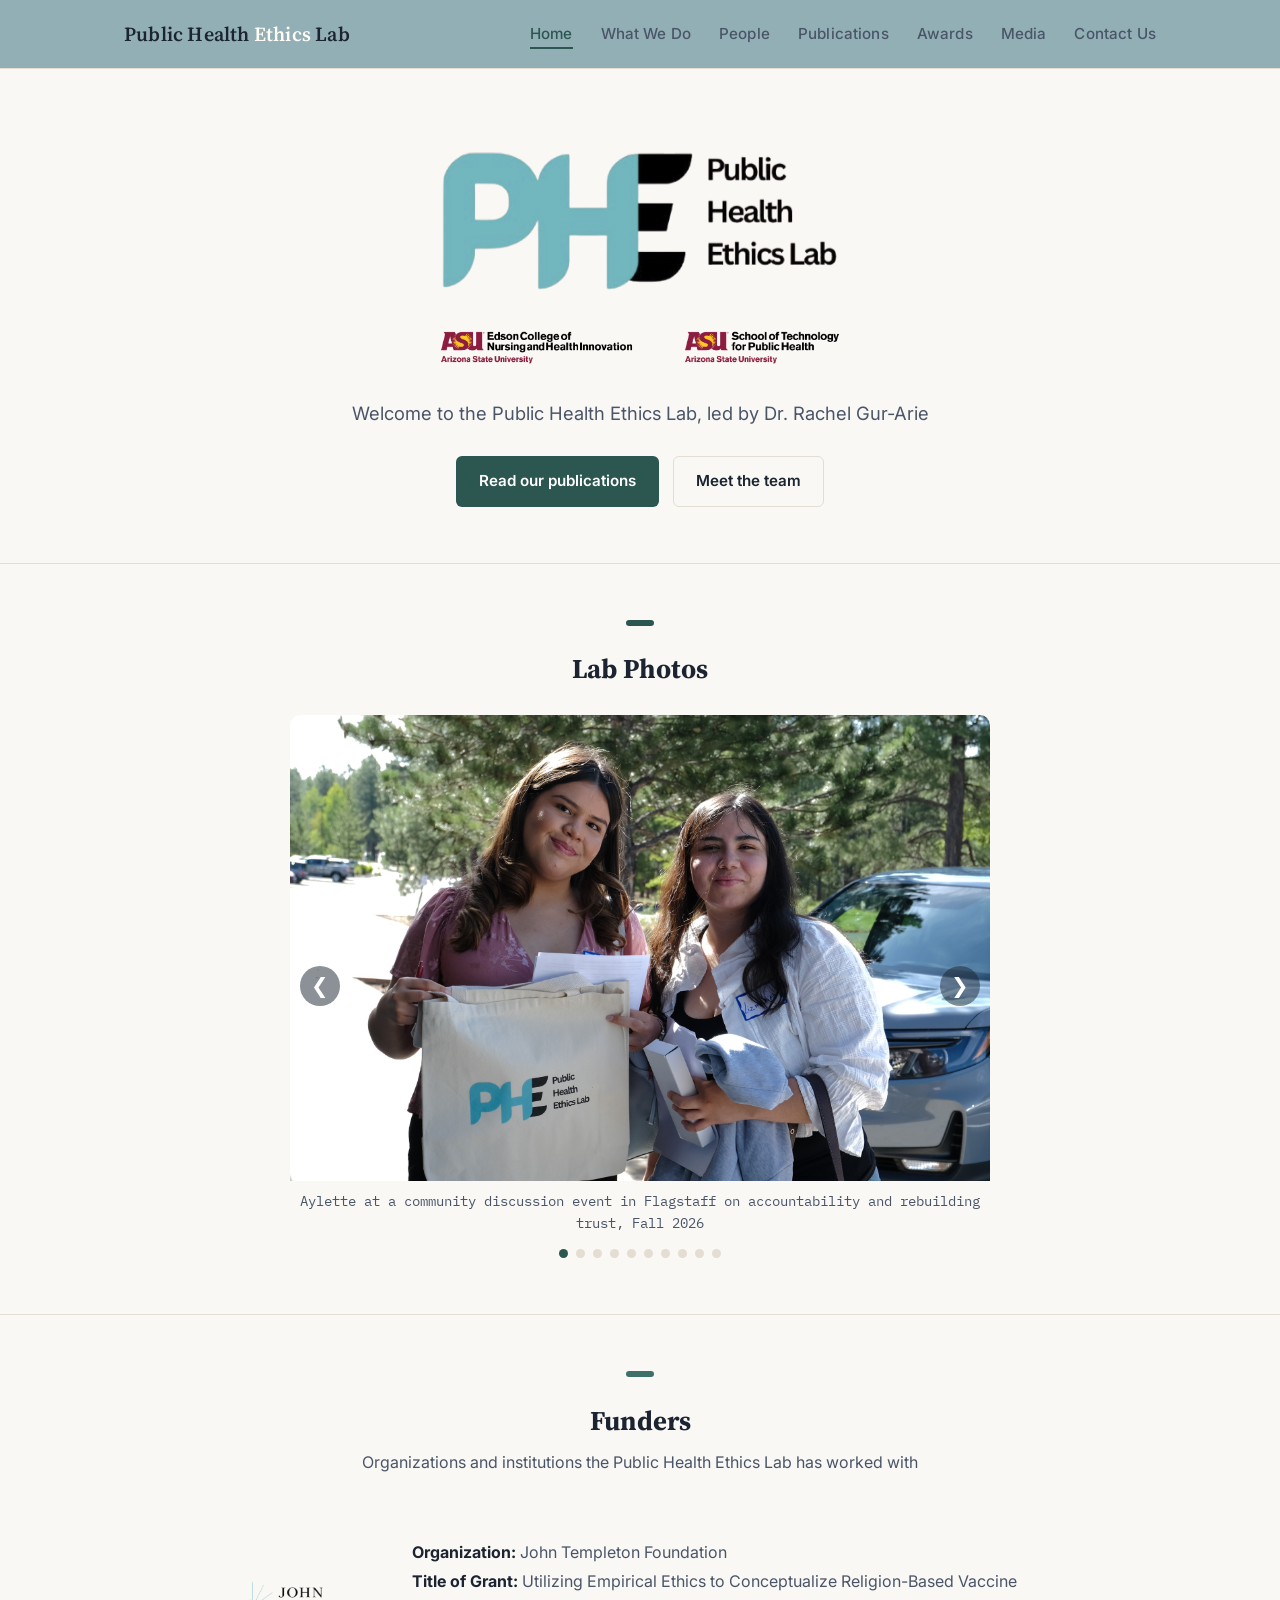
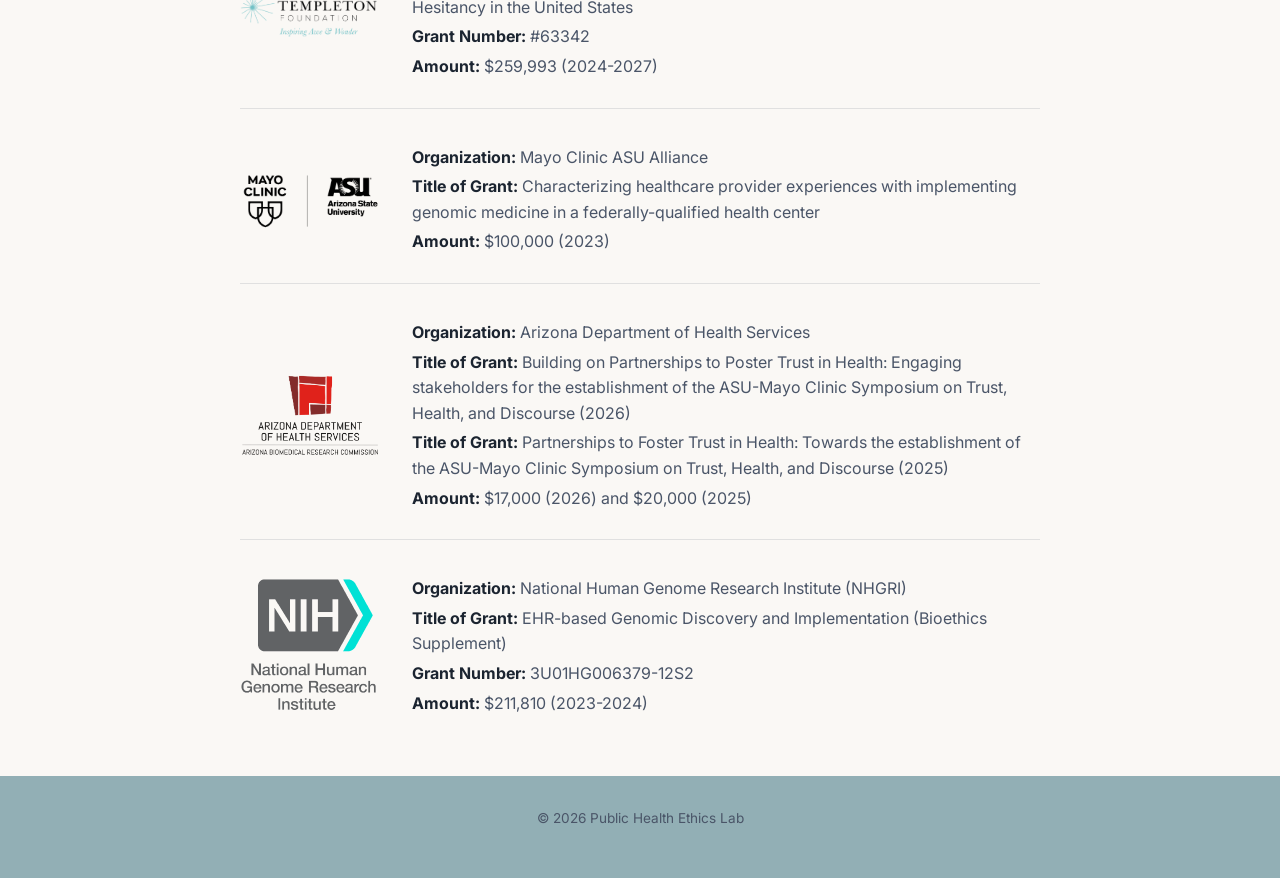
==== commit 059eef40: "added rodolfo's entry; edited funders information; added new photo to carousel; edited formatting fo" ====
--- a/index.html
+++ b/index.html
@@ -58,6 +58,10 @@
         <div class="carousel-track-container">
           <div class="carousel-track">
               <div class="carousel-slide">
+                <img src="images/Flagstaff 2026.JPG" alt="Flagstaff 2026">
+                <p class="carousel-caption">Aylette at a community discussion event in Flagstaff on accountability and rebuilding trust, Fall 2026</p>
+              </div>
+              <div class="carousel-slide">
                 <img src="images/2026 Fall.jpg" alt="Fall 2026">
                 <p class="carousel-caption">First meeting of the 2026-27 academic year, Fall 2026</p>
               </div>
@@ -122,6 +126,7 @@
       <p><strong>Organization:</strong> John Templeton Foundation</p>
       <p><strong>Title of Grant:</strong> Utilizing Empirical Ethics to Conceptualize Religion-Based Vaccine Hesitancy in the United States</p>
       <p><strong>Grant Number:</strong> #63342</p>
+      <p><strong>Amount:</strong> $259,993 (2024-2027)</p>
     </div>
   </div>
 
@@ -132,6 +137,7 @@
     <div class="affiliate-info">
       <p><strong>Organization:</strong> Mayo Clinic ASU Alliance</p>
       <p><strong>Title of Grant:</strong> Characterizing healthcare provider experiences with implementing genomic medicine in a federally-qualified health center</p>
+      <p><strong>Amount:</strong> $100,000 (2023)</p>
     </div>
   </div>
 
@@ -143,6 +149,7 @@
       <p><strong>Organization:</strong> Arizona Department of Health Services</p>
       <p><strong>Title of Grant:</strong> Building on Partnerships to Poster Trust in Health: Engaging stakeholders for the establishment of the ASU-Mayo Clinic Symposium on Trust, Health, and Discourse (2026)</p>
       <p><strong>Title of Grant:</strong> Partnerships to Foster Trust in Health: Towards the establishment of the ASU-Mayo Clinic Symposium on Trust, Health, and Discourse (2025)</p>
+      <p><strong>Amount:</strong> $17,000 (2026) and $20,000 (2025)</p>
     </div>
   </div>
 
@@ -156,6 +163,7 @@
       <p><strong>Organization:</strong> National Human Genome Research Institute (NHGRI)</p>
       <p><strong>Title of Grant:</strong> EHR-based Genomic Discovery and Implementation (Bioethics Supplement)</p>
       <p><strong>Grant Number:</strong> 3U01HG006379-12S2</p>
+      <p><strong>Amount:</strong> $211,810 (2023-2024)</p>
     </div>
   </div>
 
--- a/css/style.css
+++ b/css/style.css
@@ -349,6 +349,43 @@
   display: grid;
   grid-template-columns: 380px 1fr;
   min-height: 320px;
+}
+
+.person-card.lead-secondary {
+  grid-column: span 3;
+  display: grid;
+  grid-template-columns: 380px 1fr;
+  align-items: stretch;
+}
+
+.person-card.lead-secondary .person-photo {
+  height: 100%;
+}
+
+.person-card.lead-secondary .person-body {
+  padding: 24px 40px;
+  display: flex;
+  flex-direction: column;
+  justify-content: center;
+}
+
+.two-col-row {
+  grid-column: 1 / -1;
+  display: flex;
+  justify-content: center;
+  gap: 24px;
+  flex-wrap: wrap;
+}
+
+.two-col-row .person-card {
+  flex: 0 1 380px;
+}
+
+@media (max-width: 860px) {
+  .person-card.lead-secondary {
+    grid-column: span 1;
+    grid-template-columns: 1fr;
+  }
 }
 
 .person-card.lead .person-photo {
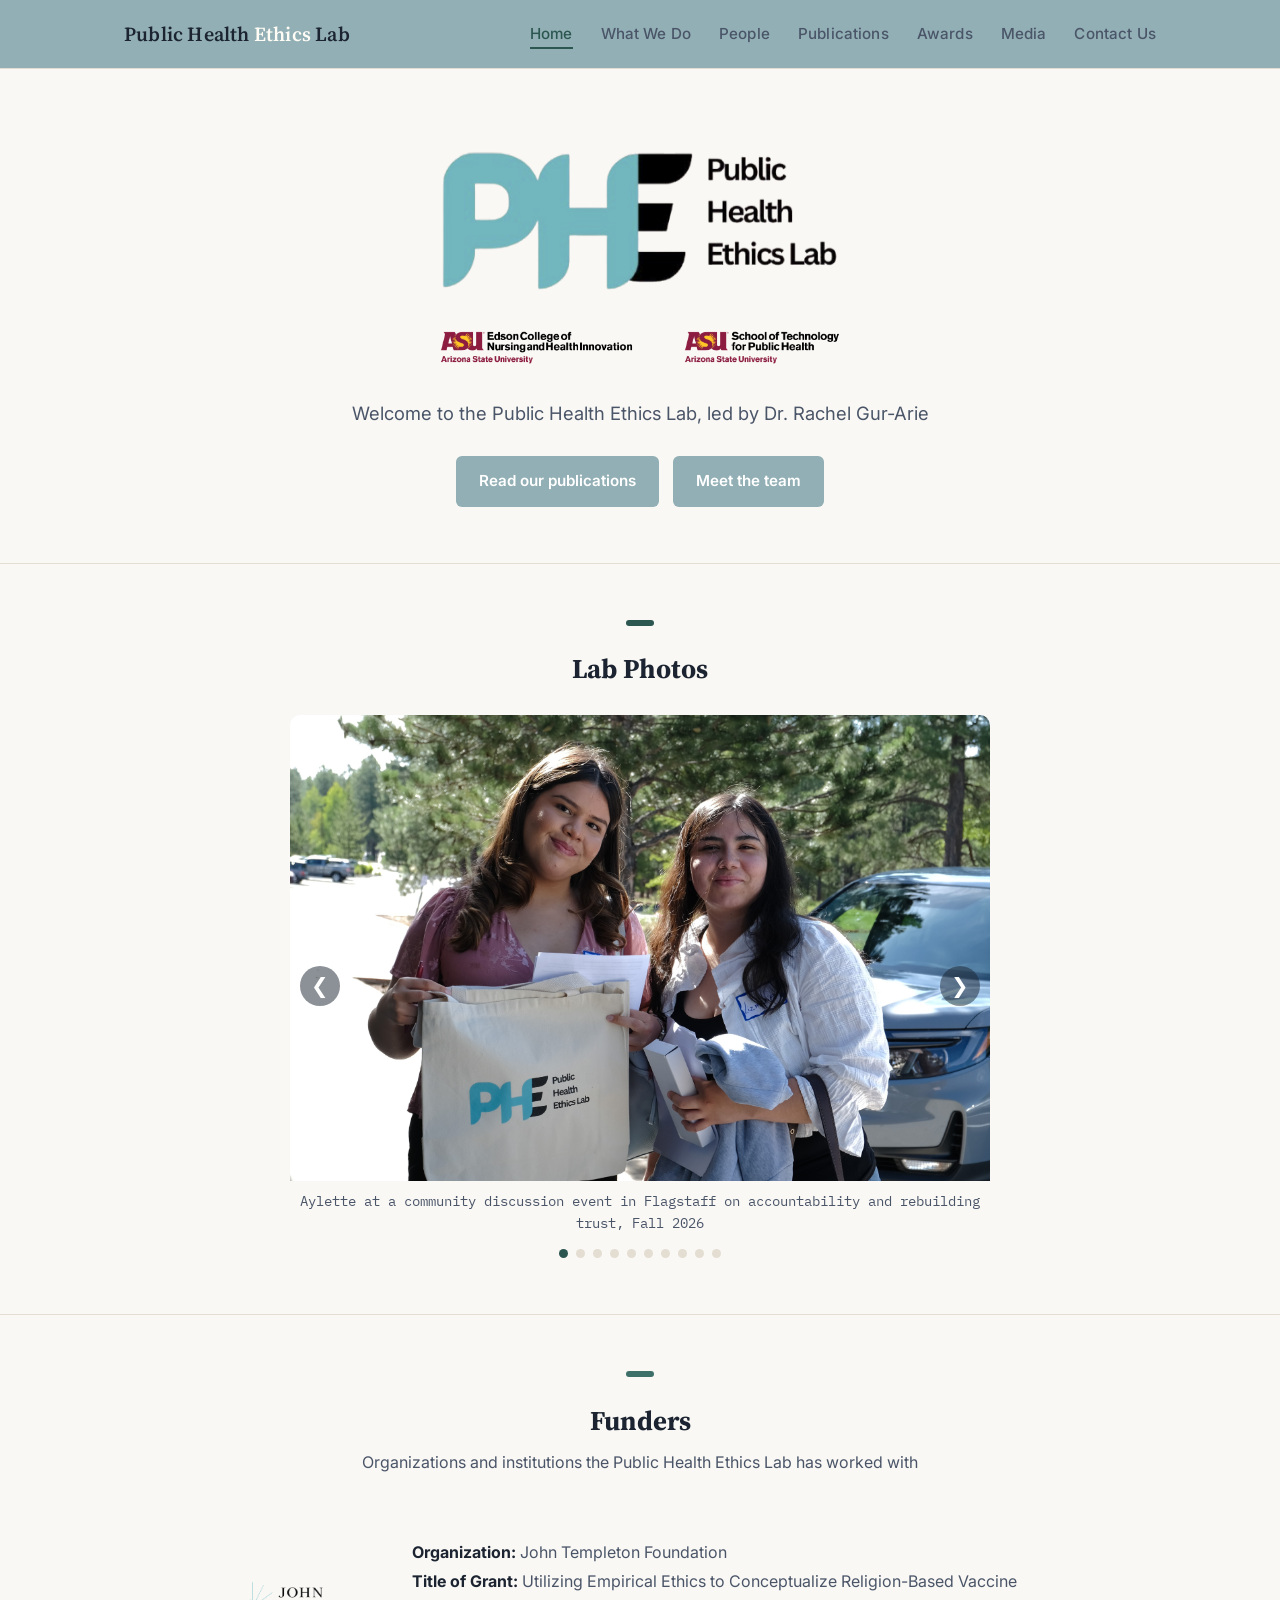
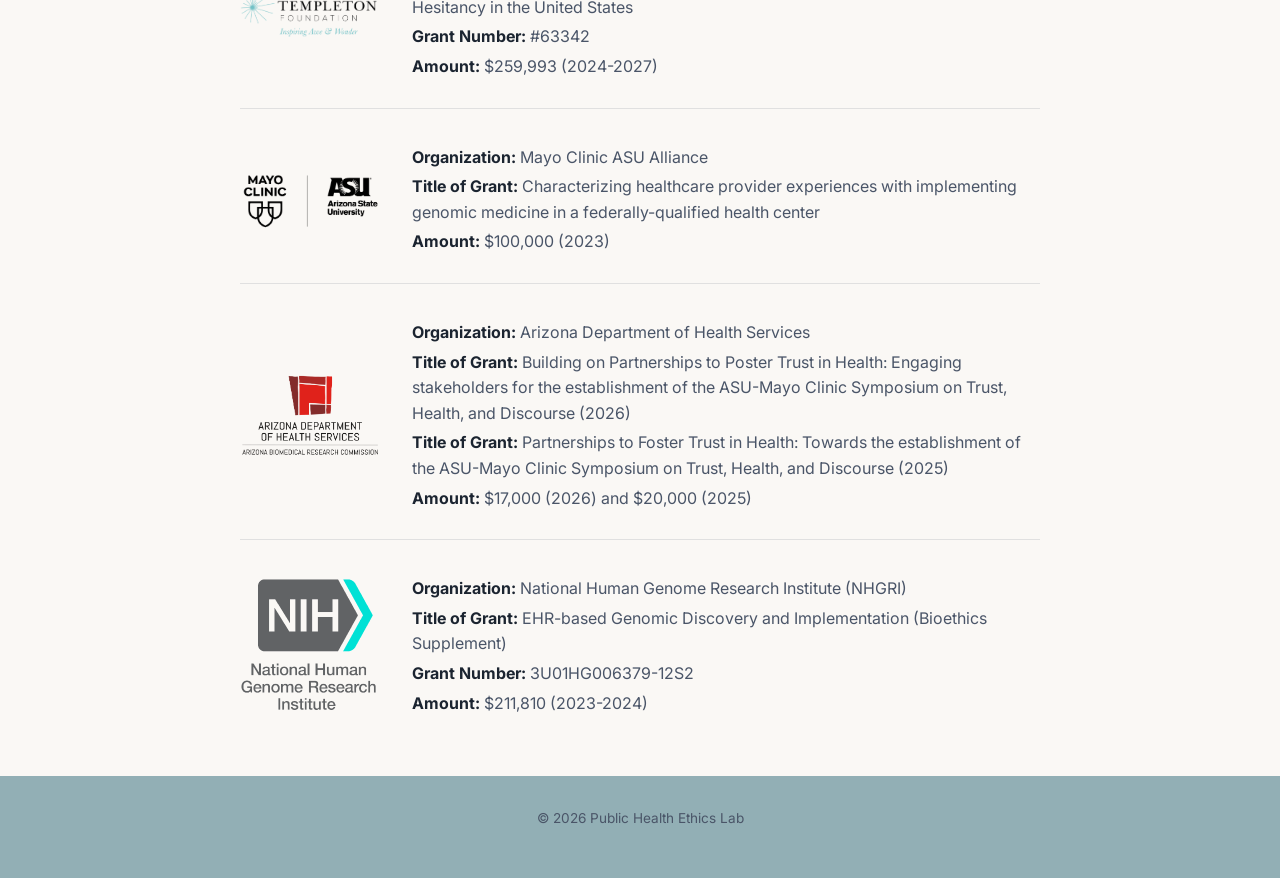
==== commit 654fef79: "changed to index to fix 404" ====
--- a/index.html
+++ b/index.html
@@ -1,185 +1,145 @@
+
 <!DOCTYPE html>
 <html lang="en">
+
 <head>
+
+<!-- ===================== Browser Tab Information ===================== -->
+
   <meta charset="UTF-8" />
   <meta name="viewport" content="width=device-width, initial-scale=1.0" />
+  <link rel="icon" type="images/png" href="images/PHELab Logo Browser Tab.png">
   <title>Public Health Ethics Lab</title>
+
+<!-- ===================== Font Information ===================== -->
+
   <link rel="preconnect" href="https://fonts.googleapis.com">
   <link href="https://fonts.googleapis.com/css2?family=Source+Serif+4:wght@500;600;700&family=Inter:wght@400;500;600&family=IBM+Plex+Mono:wght@400;500&display=swap" rel="stylesheet">
-  <link rel="stylesheet" href="css/style.css" />
-  <link rel="icon" type="images/png" href="images/PHELab Logo Browser Tab.png">
+  <link rel="stylesheet" href="css/style.css"/>
+
 </head>
+
 <body>
 
-  <header class="site-header">
-    <div class="wrap">
-      <div class="brand">Public Health <span>Ethics</span> Lab</div>
-      <nav>
-        <ul>
-          <li><a href="index.html" class="active">Home</a></li>
-          <li><a href="what-we-do.html">What We Do</a></li>
-          <li><a href="people.html">People</a></li>
-          <li><a href="publications.html">Publications</a></li>
-          <li><a href="awards.html">Awards</a></li>
-          <li><a href="media.html">Media</a></li>
-          <li><a href="contact.html">Contact Us</a></li>
-        </ul>
-      </nav>
-    </div>
-  </header>
-
- <section class="hero">
+<!-- ===================== Website Navigator Information ===================== -->
+
+<header class="site-header">
+  <div class="wrap">
+  <div class="brand">Public Health <span>Ethics</span> Lab</div>
+    <nav>
+      <ul>
+        <li><a href="index.html" class="active">Home</a></li>
+        <li><a href="what-we-do.html">What We Do</a></li>
+        <li><a href="people.html">People</a></li>
+        <li><a href="publications.html">Publications</a></li>
+        <li><a href="awards.html">Awards</a></li>
+        <li><a href="media.html">Media</a></li>
+        <li><a href="contact.html">Contact Us</a></li>
+      </ul>
+    </nav>
+  </div>
+</header>
+
+<!-- ===================== Header ===================== -->
+
+<section class="hero">
   <div class="wrap" style="text-align: center;">
     <img src="images/PHELab.png" alt="Public Health Ethics Lab" style="width: 100%; max-width: 400px; height: auto; margin: 4px auto 24px; display: block;">
 
-    <div class="hero-logo-row">
-      <img src="images/EDSON Logo.png" alt="Edson College of Nursing and Health Innovation">
-      <img src="images/ASU STPH Logo.png" alt="School of Technology for Public Health">
-    </div>
-
-    <p class="lede" style="margin-left: auto; margin-right: auto;">
-      Welcome to the Public Health Ethics Lab, led by Dr. Rachel Gur-Arie
-    </p>
-    <div class="hero-actions" style="justify-content: center;">
-      <a href="publications.html" class="btn btn-primary">Read our publications</a>
-      <a href="people.html" class="btn btn-secondary">Meet the team</a>
-    </div>
+  <div class="hero-logo-row">
+    <img src="images/EDSON Logo.png" alt="Edson College of Nursing and Health Innovation">
+    <img src="images/ASU STPH Logo.png" alt="School of Technology for Public Health">
+  </div>
+
+  <p class="lede" style="margin-left: auto; margin-right: auto;">
+    Welcome to the Public Health Ethics Lab, led by Dr. Rachel Gur-Arie
+  </p>
+  
+  <div class="hero-actions" style="justify-content: center;">
+    <a href="publications.html" class="btn btn-primary">Read our publications</a>
+    <a href="people.html" class="btn btn-secondary">Meet the team</a>
+  </div>
   </div>
 </section>
 
-  <section class="block">
-    <div class="wrap">
-      <span class="tab amber"></span>
-      <h2>Lab Photos</h2>
-
-      <div class="carousel">
-        <button class="carousel-btn prev" aria-label="Previous photo">&#10094;</button>
-
-        <div class="carousel-track-container">
-          <div class="carousel-track">
-              <div class="carousel-slide">
-                <img src="images/Flagstaff 2026.JPG" alt="Flagstaff 2026">
-                <p class="carousel-caption">Aylette at a community discussion event in Flagstaff on accountability and rebuilding trust, Fall 2026</p>
-              </div>
-              <div class="carousel-slide">
-                <img src="images/2026 Fall.jpg" alt="Fall 2026">
-                <p class="carousel-caption">First meeting of the 2026-27 academic year, Fall 2026</p>
-              </div>
-              <div class="carousel-slide">
-                <img src="images/2026 Spring Lab.jpg" alt="Spring 2026">
-                <p class="carousel-caption">Our lab at pickleball, Spring 2026</p>
-              </div>
-              <div class="carousel-slide">
-                <img src="images/2026 SBM Emily.jpg" alt="2026 SBM Emily">
-                <p class="carousel-caption">Emily wearing PHE Lab merch in front of "The Bean" for SBM's 2026 Conference, Spring 2026</p>
-              </div>
-              <div class="carousel-slide">
-                <img src="images/2026 Lily.jpg" alt="2026 Lily HOPE Intern">
-                <p class="carousel-caption">Lily presenting her research as a Maricopa County Public Health HOPE Division Intern, Spring 2026</p>
-              </div>
-              <div class="carousel-slide">
-                <img src="images/FMSC.jpg" alt="PHE Lab FMSC Volunteering Event">
-                <p class="carousel-caption">Members of the Public Health Ethics Lab volunteer at Feed My Starving Children, Spring 2026</p>
-              </div>
-              <div class="carousel-slide">
-                <img src="images/Jenny.jpg" alt="Jenny Presentation">
-                <p class="carousel-caption">Jenny presenting her research project ideas to the lab, Spring 2026</p>
-              </div>
-              <div class="carousel-slide">
-                <img src="images/2025 Fall Lab.jpg" alt="Fall 2025">
-                <p class="carousel-caption">Our lab at Lydia's, Fall 2025</p>
-              </div>
-              <div class="carousel-slide">
-                <img src="images/2025 NOAH.jpg" alt="2025 NOAH">
-                <p class="carousel-caption">Ryan, Lila and Amy volunteering together at NOAH, Fall 2025</p>
-              </div>
-              <div class="carousel-slide">
-                <img src="images/2025 First Fall.jpg" alt="2025 First Fall Meeting">
-                <p class="carousel-caption">First meeting of the 2025-26 academic year, Fall 2025</p>
-              </div>
-          </div>
-        </div>
-
-        <button class="carousel-btn next" aria-label="Next photo">&#10095;</button>
-
-        <div class="carousel-dots"></div>
-      </div>
-    </div>
+<!-- ===================== Carousel Functions ===================== -->
+
+<section class="block">
+  <div class="wrap">
+    <span class="tab amber"></span>
+    <h2>Lab Photos</h2>
+
+  <div class="carousel">
+    <button class="carousel-btn prev" aria-label="Previous photo">&#10094;</button>
+
+<!-- ===================== Carousel Photos ===================== -->
+
+  <div class="carousel-track-container">
+    <div class="carousel-track">
+
+      <div class="carousel-slide">
+        <img src="images/Flagstaff 2026.JPG" alt="Flagstaff 2026">
+        <p class="carousel-caption">Aylette at a community discussion event in Flagstaff on accountability and rebuilding trust, Fall 2026</p>
+      </div>
+              
+      <div class="carousel-slide">
+        <img src="images/2026 Fall.jpg" alt="Fall 2026">
+        <p class="carousel-caption">First meeting of the 2026-27 academic year, Fall 2026</p>
+      </div>
+              
+      <div class="carousel-slide">
+        <img src="images/2026 Spring Lab.jpg" alt="Spring 2026">
+        <p class="carousel-caption">Our lab at pickleball, Spring 2026</p>
+      </div>
+
+      <div class="carousel-slide">
+        <img src="images/2026 SBM Emily.jpg" alt="2026 SBM Emily">
+        <p class="carousel-caption">Emily wearing PHE Lab merch in front of "The Bean" for SBM's 2026 Conference, Spring 2026</p>
+      </div>
+
+      <div class="carousel-slide">
+        <img src="images/2026 Lily.jpg" alt="2026 Lily HOPE Intern">
+        <p class="carousel-caption">Lily presenting her research as a Maricopa County Public Health HOPE Division Intern, Spring 2026</p>
+      </div>
+              
+      <div class="carousel-slide">
+        <img src="images/FMSC.jpg" alt="PHE Lab FMSC Volunteering Event">
+        <p class="carousel-caption">Members of the Public Health Ethics Lab volunteer at Feed My Starving Children, Spring 2026</p>        
+      </div>
+              
+      <div class="carousel-slide">
+        <img src="images/Jenny.jpg" alt="Jenny Presentation">
+        <p class="carousel-caption">Jenny presenting her research project ideas to the lab, Spring 2026</p>
+      </div>
+
+      <div class="carousel-slide">
+        <img src="images/2025 Fall Lab.jpg" alt="Fall 2025">
+        <p class="carousel-caption">Our lab at Lydia's, Fall 2025</p>
+      </div>
+
+      <div class="carousel-slide">
+        <img src="images/2025 NOAH.jpg" alt="2025 NOAH">
+        <p class="carousel-caption">Ryan, Lila and Amy volunteering together at NOAH, Fall 2025</p>
+      </div>
+
+      <div class="carousel-slide">
+        <img src="images/2025 First Fall.jpg" alt="2025 First Fall Meeting">
+        <p class="carousel-caption">First meeting of the 2025-26 academic year, Fall 2025</p>
+      </div>
+          
+    </div>
+  </div>
+
+<!-- ===================== Carousel Functions cont. ===================== -->
+
+      <button class="carousel-btn next" aria-label="Next photo">&#10095;</button>
+
+    <div class="carousel-dots"></div>
+    </div>
+  </div>
   </section>
 
-  <section class="block">
-    <div class="wrap">
-      <span class="tab teal"></span>
-      <h2>Funders</h2>
-      <p class="section-note">Organizations and institutions the Public Health Ethics Lab has worked with</p>
-      <div class="affiliates-grid">
-
-<div class="affiliates-list">
-
-  <div class="affiliate-row">
-    <div class="logo-box">
-      <a href="https://www.templeton.org/grant/utilizing-empirical-ethics-to-conceptualize-religion-based-vaccine-hesitancy-in-the-united-states" target="_blank" rel="noopener">
-        <img src="images/Templeton Foundation V2.png" alt="John Templeton Foundation" class="affiliate-logo">
-      </a>
-    </div>
-    <div class="affiliate-info">
-      <p><strong>Organization:</strong> John Templeton Foundation</p>
-      <p><strong>Title of Grant:</strong> Utilizing Empirical Ethics to Conceptualize Religion-Based Vaccine Hesitancy in the United States</p>
-      <p><strong>Grant Number:</strong> #63342</p>
-      <p><strong>Amount:</strong> $259,993 (2024-2027)</p>
-    </div>
-  </div>
-
-  <div class="affiliate-row">
-    <div class="logo-box">
-      <img src="images/Mayo Clinic.png" alt="Mayo Clinic-ASU" class="affiliate-logo">
-    </div>
-    <div class="affiliate-info">
-      <p><strong>Organization:</strong> Mayo Clinic ASU Alliance</p>
-      <p><strong>Title of Grant:</strong> Characterizing healthcare provider experiences with implementing genomic medicine in a federally-qualified health center</p>
-      <p><strong>Amount:</strong> $100,000 (2023)</p>
-    </div>
-  </div>
-
-  <div class="affiliate-row">
-    <div class="logo-box">
-      <img src="images/AZDHS.png" alt="AZDHS" class="affiliate-logo">
-    </div>
-    <div class="affiliate-info">
-      <p><strong>Organization:</strong> Arizona Department of Health Services</p>
-      <p><strong>Title of Grant:</strong> Building on Partnerships to Poster Trust in Health: Engaging stakeholders for the establishment of the ASU-Mayo Clinic Symposium on Trust, Health, and Discourse (2026)</p>
-      <p><strong>Title of Grant:</strong> Partnerships to Foster Trust in Health: Towards the establishment of the ASU-Mayo Clinic Symposium on Trust, Health, and Discourse (2025)</p>
-      <p><strong>Amount:</strong> $17,000 (2026) and $20,000 (2025)</p>
-    </div>
-  </div>
-
-  <div class="affiliate-row">
-    <div class="logo-box">
-      <a href="https://reporter.nih.gov/search/4sR0zUejHEi7jAs4mGUlGg/project-details/10786522" target="_blank" rel="noopener">
-        <img src="images/NHGRI.png" alt="NHGRI" class="affiliate-logo">
-      </a>
-    </div>
-    <div class="affiliate-info">
-      <p><strong>Organization:</strong> National Human Genome Research Institute (NHGRI)</p>
-      <p><strong>Title of Grant:</strong> EHR-based Genomic Discovery and Implementation (Bioethics Supplement)</p>
-      <p><strong>Grant Number:</strong> 3U01HG006379-12S2</p>
-      <p><strong>Amount:</strong> $211,810 (2023-2024)</p>
-    </div>
-  </div>
-
-</div>
-
-</div>
-
-      </div>
-    </div>
-  </section>
-
-<footer>
-  <div class="wrap">
-    <span>&copy; 2026 Public Health Ethics Lab</span>
-  </div>
-</footer>
+<!-- ===================== Carousel Sliding Function ===================== -->
 
 <script>
   document.querySelectorAll('.carousel').forEach(function(carousel) {
@@ -221,5 +181,85 @@
   });
   </script>
 
+<!-- ===================== Funders and Affiliated Organizations ===================== -->
+
+<section class="block">
+  <div class="wrap">
+    <span class="tab teal"></span>
+    <h2>Funders</h2>
+    <p class="section-note">Organizations and institutions the Public Health Ethics Lab has worked with</p>
+
+  <div class="affiliates-grid">
+  <div class="affiliates-list">
+
+  <div class="affiliate-row">
+    <div class="logo-box">
+      <a href="https://www.templeton.org/grant/utilizing-empirical-ethics-to-conceptualize-religion-based-vaccine-hesitancy-in-the-united-states" target="_blank" rel="noopener">
+      <img src="images/Templeton Foundation V2.png" alt="John Templeton Foundation" class="affiliate-logo">
+      </a>
+    </div>
+    
+    <div class="affiliate-info">
+      <p><strong>Organization:</strong> John Templeton Foundation</p>
+      <p><strong>Title of Grant:</strong> Utilizing Empirical Ethics to Conceptualize Religion-Based Vaccine Hesitancy in the United States</p>
+      <p><strong>Grant Number:</strong> #63342</p>
+      <p><strong>Amount:</strong> $259,993 (2024-2027)</p>
+    </div>
+  </div>
+
+  <div class="affiliate-row">
+    <div class="logo-box">
+      <img src="images/Mayo Clinic.png" alt="Mayo Clinic-ASU" class="affiliate-logo">
+    </div>
+
+    <div class="affiliate-info">
+      <p><strong>Organization:</strong> Mayo Clinic ASU Alliance</p>
+      <p><strong>Title of Grant:</strong> Characterizing healthcare provider experiences with implementing genomic medicine in a federally-qualified health center</p>
+      <p><strong>Amount:</strong> $100,000 (2023)</p>
+    </div>
+  </div>
+
+  <div class="affiliate-row">
+    <div class="logo-box">
+      <img src="images/AZDHS.png" alt="AZDHS" class="affiliate-logo">
+    </div>
+  
+    <div class="affiliate-info">
+      <p><strong>Organization:</strong> Arizona Department of Health Services</p>
+      <p><strong>Title of Grant:</strong> Building on Partnerships to Poster Trust in Health: Engaging stakeholders for the establishment of the ASU-Mayo Clinic Symposium on Trust, Health, and Discourse (2026)</p>
+      <p><strong>Title of Grant:</strong> Partnerships to Foster Trust in Health: Towards the establishment of the ASU-Mayo Clinic Symposium on Trust, Health, and Discourse (2025)</p>
+      <p><strong>Amount:</strong> $17,000 (2026) and $20,000 (2025)</p>
+    </div>
+  </div>
+
+  <div class="affiliate-row">
+    <div class="logo-box">
+      <a href="https://reporter.nih.gov/search/4sR0zUejHEi7jAs4mGUlGg/project-details/10786522" target="_blank" rel="noopener">
+      <img src="images/NHGRI.png" alt="NHGRI" class="affiliate-logo">
+      </a>
+    </div>
+
+    <div class="affiliate-info">
+      <p><strong>Organization:</strong> National Human Genome Research Institute (NHGRI)</p>
+      <p><strong>Title of Grant:</strong> EHR-based Genomic Discovery and Implementation (Bioethics Supplement)</p>
+      <p><strong>Grant Number:</strong> 3U01HG006379-12S2</p>
+      <p><strong>Amount:</strong> $211,810 (2023-2024)</p>
+    </div>
+  </div>
+
+  </div>
+  </div>
+
+  </div>    
+</section>
+
+<!-- ===================== Footer ===================== -->
+
+<footer>
+  <div class="wrap">
+    <span>&copy; 2026 Public Health Ethics Lab</span>
+  </div>
+</footer>
+
 </body>
 </html>
--- a/css/style.css
+++ b/css/style.css
@@ -181,17 +181,17 @@
 }
 
 .btn-primary {
-  background: var(--teal-dark);
+  background: #92afb5;
   color: #fff;
 }
 .btn-primary:hover { background: var(--teal); text-decoration: none; }
 
 .btn-secondary {
-  background: transparent;
-  color: var(--ink);
-  border-color: var(--line);
-}
-.btn-secondary:hover { border-color: var(--teal); text-decoration: none; }
+  background: #92afb5;
+  color: #fff;
+}
+
+.btn-secondary:hover { background: var(--teal); text-decoration: none; }
 
 /* ---------- Section scaffolding ---------- */
 
@@ -379,6 +379,10 @@
 
 .two-col-row .person-card {
   flex: 0 1 380px;
+}
+
+.two-col-row.narrow .person-card {
+  flex: 0 1 328px;
 }
 
 @media (max-width: 860px) {
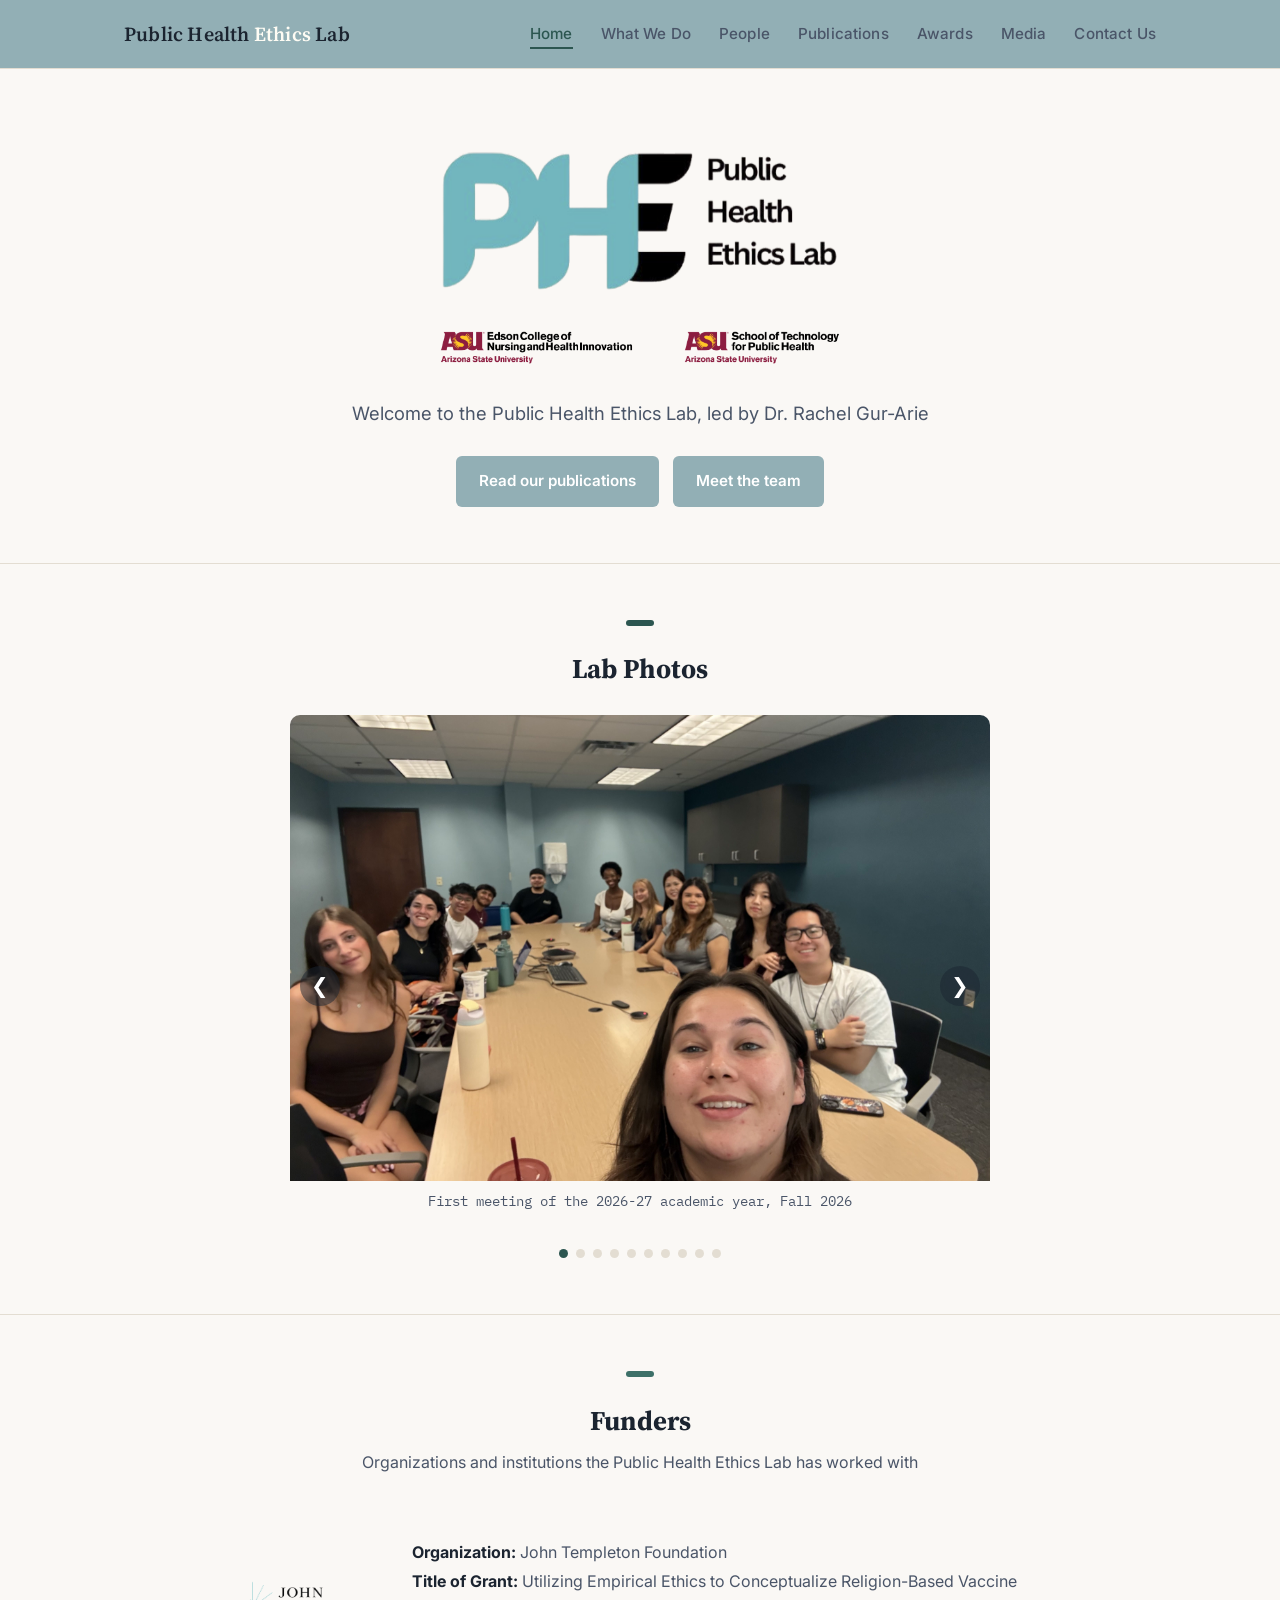
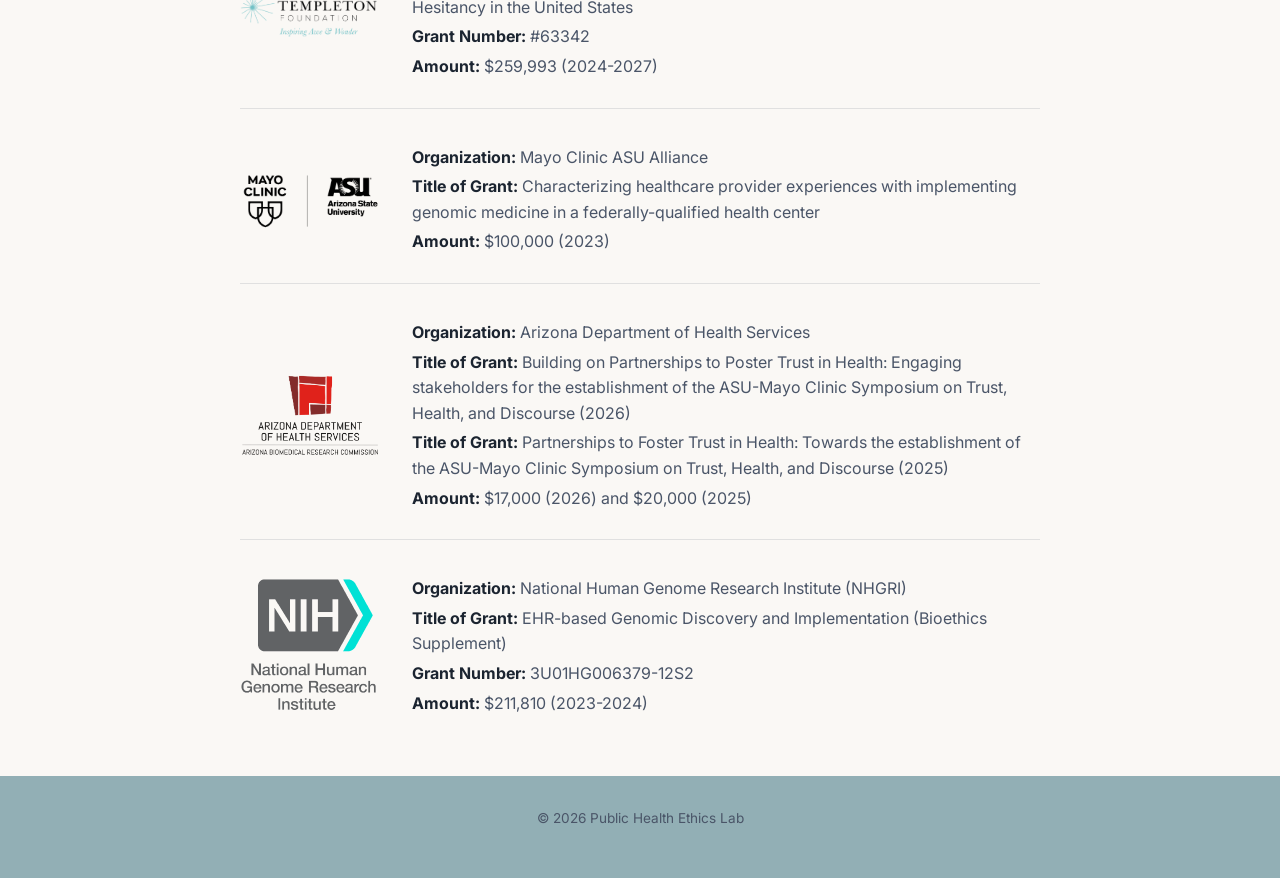
==== commit d324596b: "updated rachel's CV, added 4 new publications, edited project 3 details, re-ordered carousel" ====
--- a/index.html
+++ b/index.html
@@ -78,13 +78,13 @@
     <div class="carousel-track">
 
       <div class="carousel-slide">
+        <img src="images/2026 Fall.jpg" alt="Fall 2026">
+        <p class="carousel-caption">First meeting of the 2026-27 academic year, Fall 2026</p>
+      </div>
+
+      <div class="carousel-slide">
         <img src="images/Flagstaff 2026.JPG" alt="Flagstaff 2026">
         <p class="carousel-caption">Aylette at a community discussion event in Flagstaff on accountability and rebuilding trust, Fall 2026</p>
-      </div>
-              
-      <div class="carousel-slide">
-        <img src="images/2026 Fall.jpg" alt="Fall 2026">
-        <p class="carousel-caption">First meeting of the 2026-27 academic year, Fall 2026</p>
       </div>
               
       <div class="carousel-slide">
